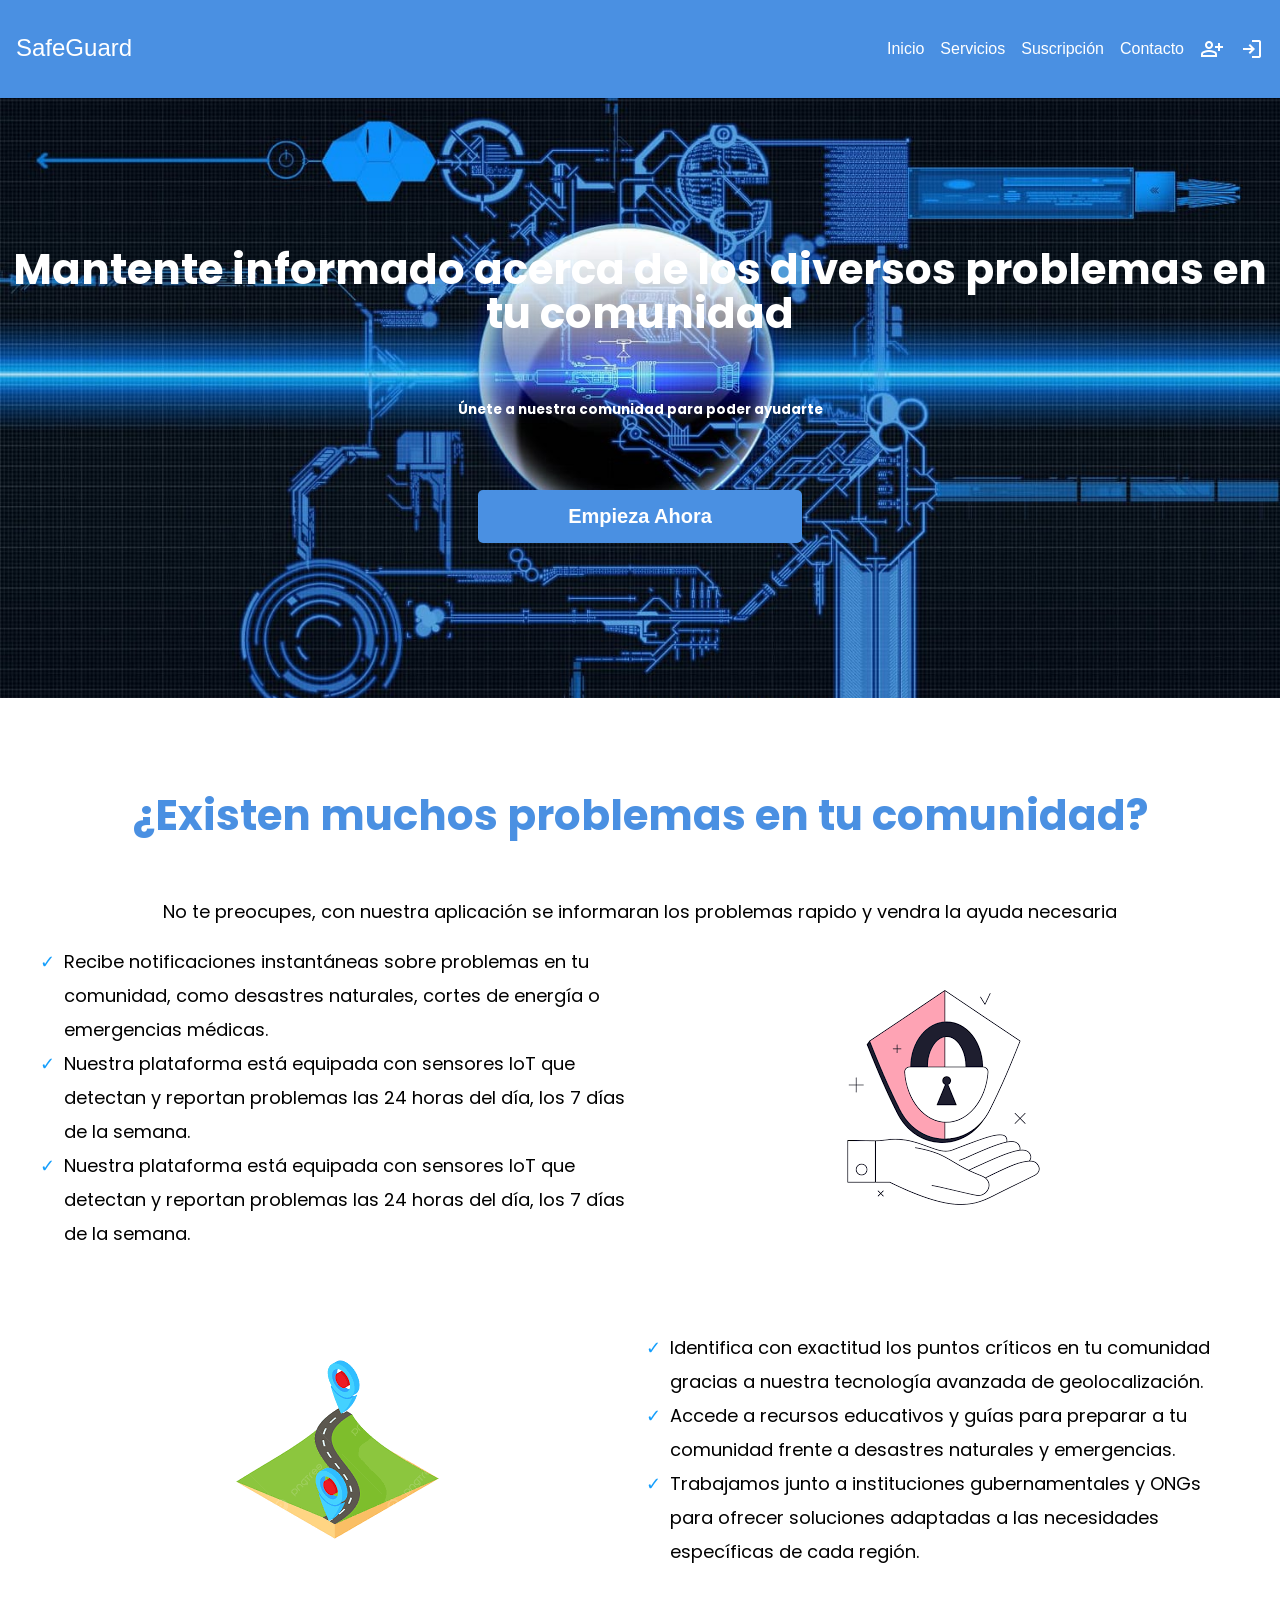
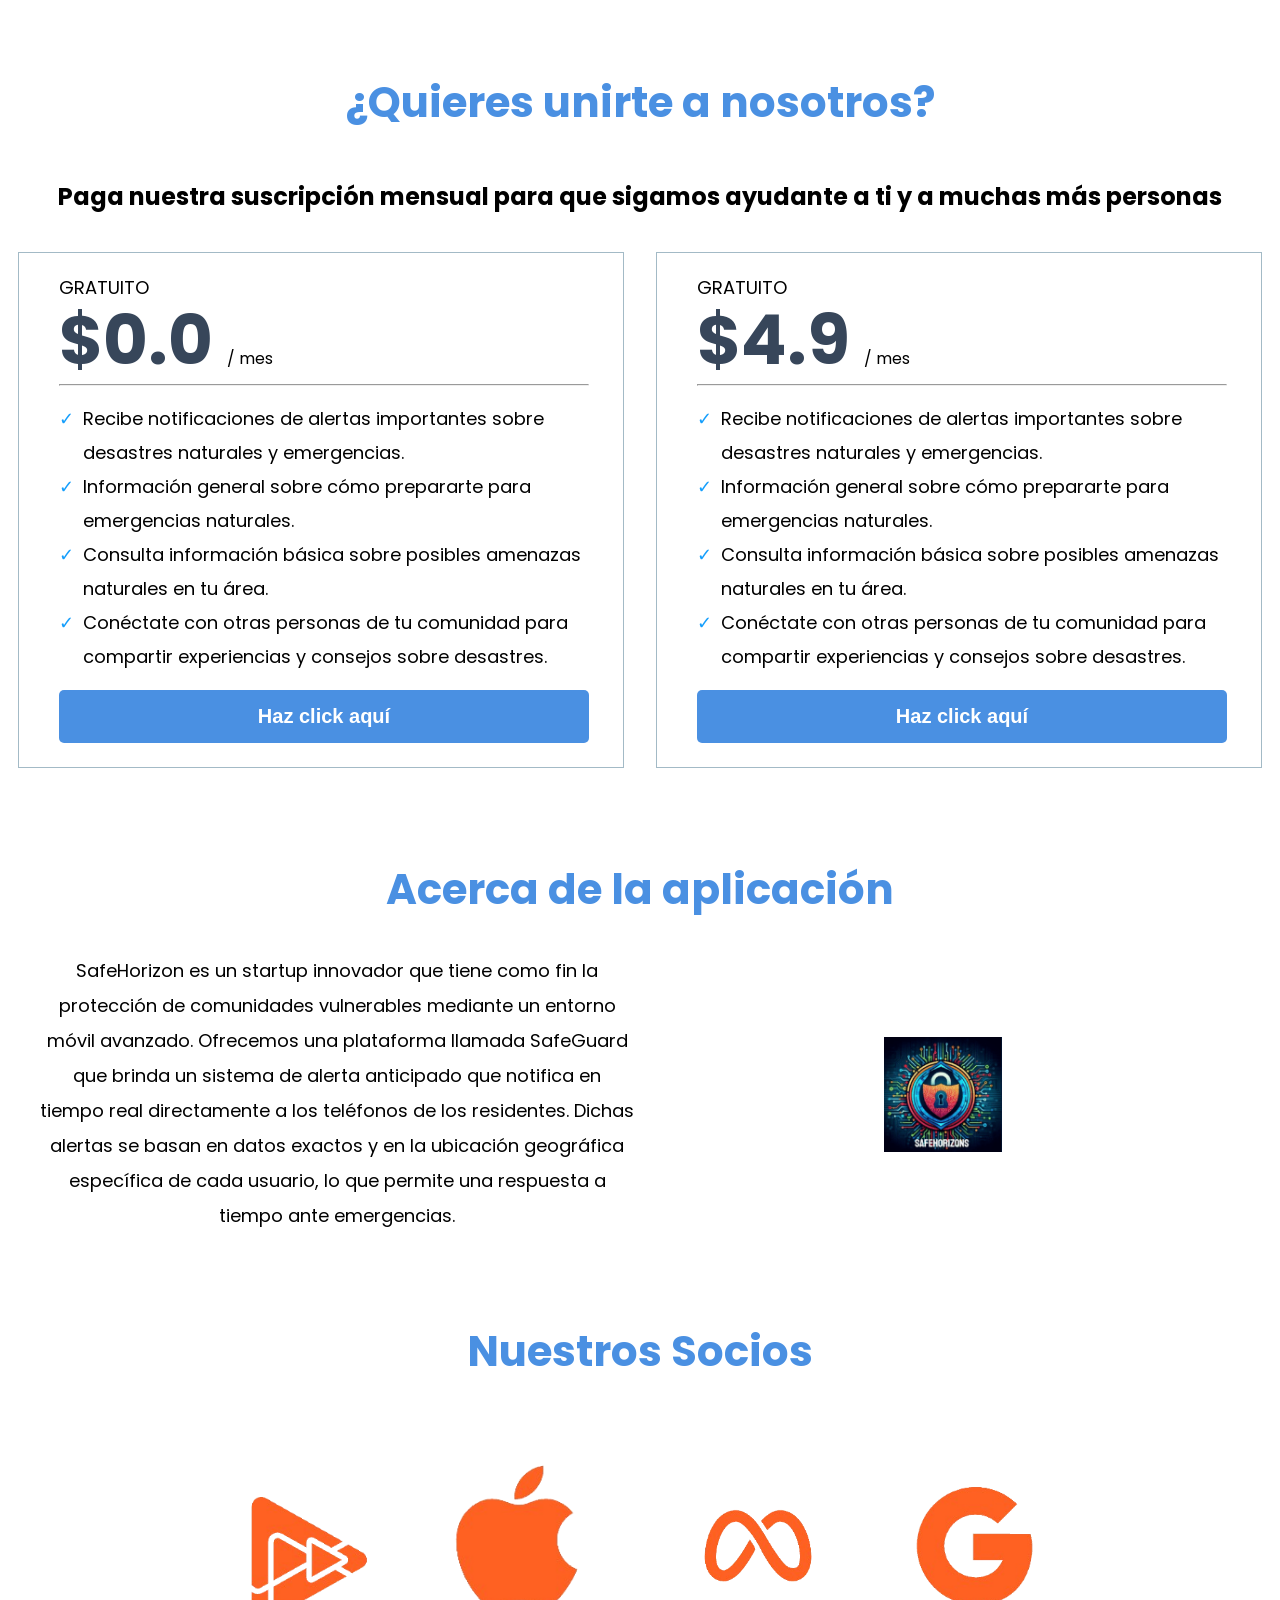
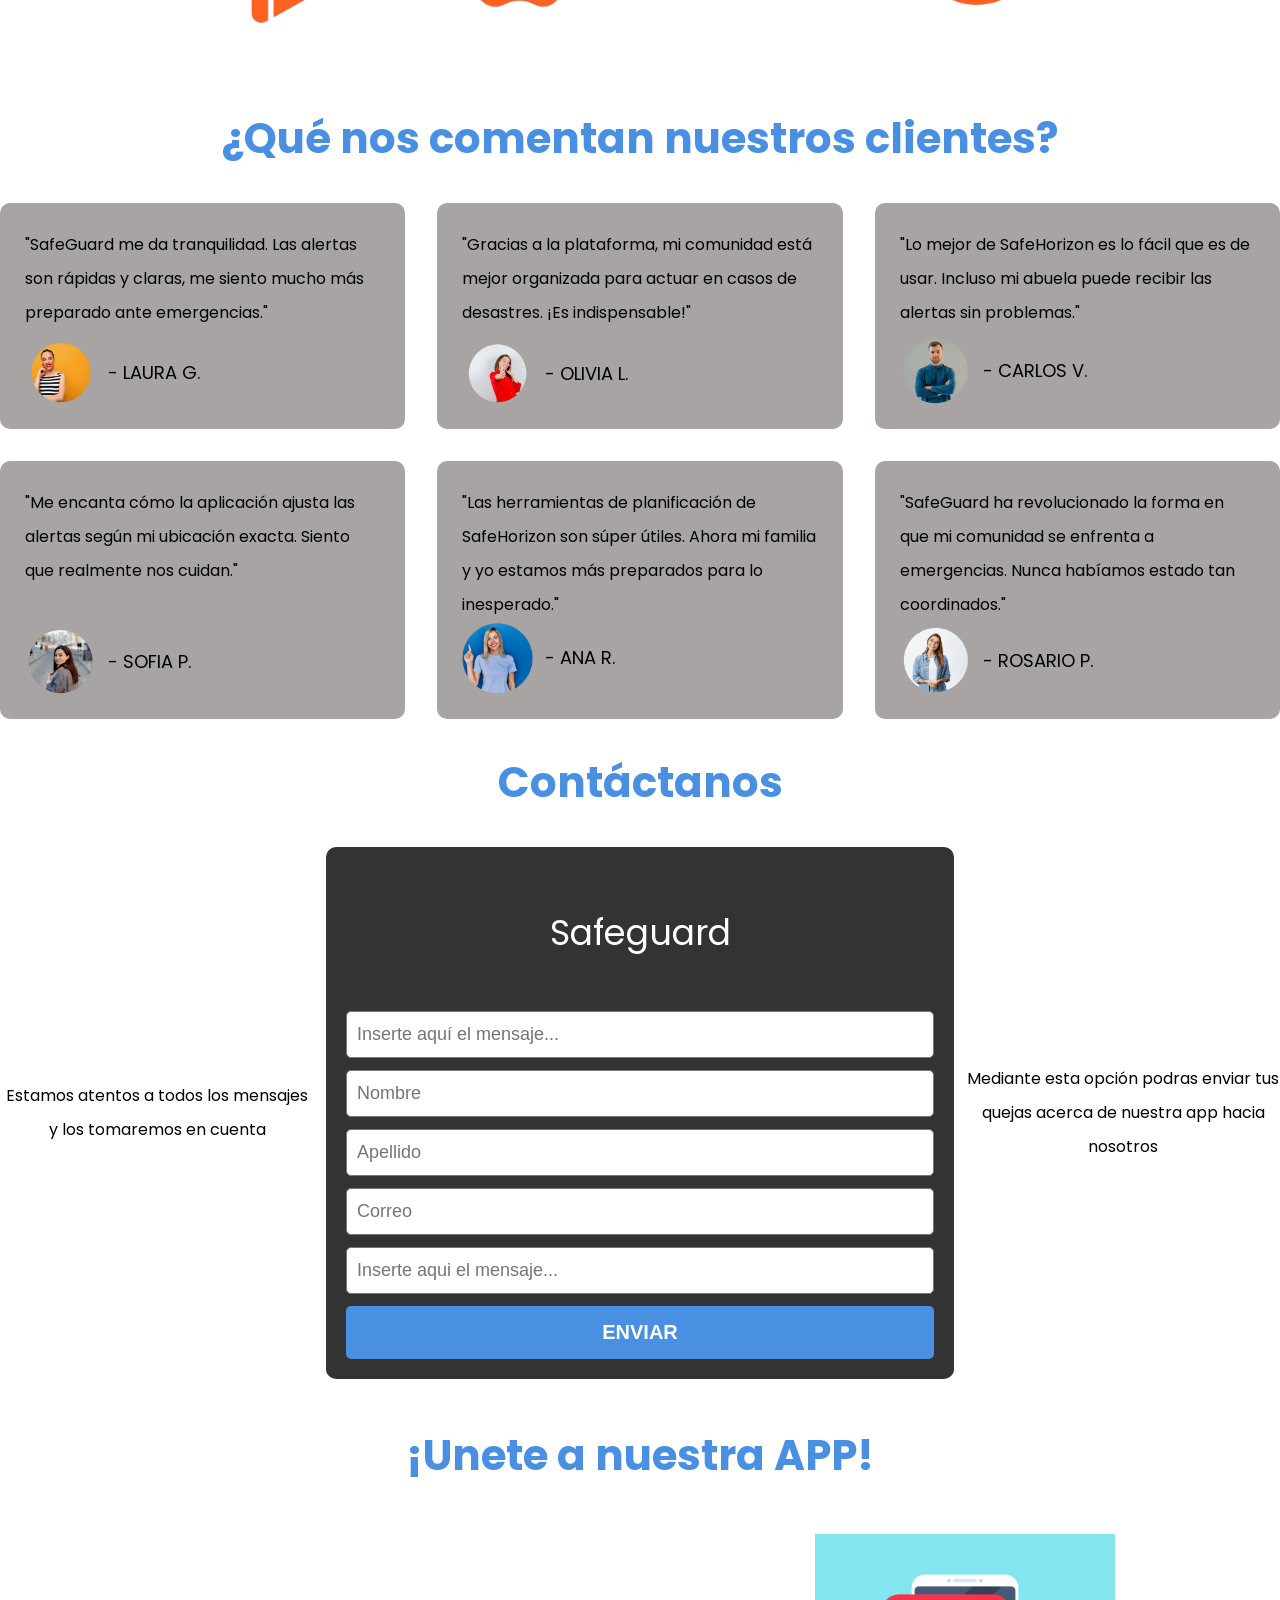
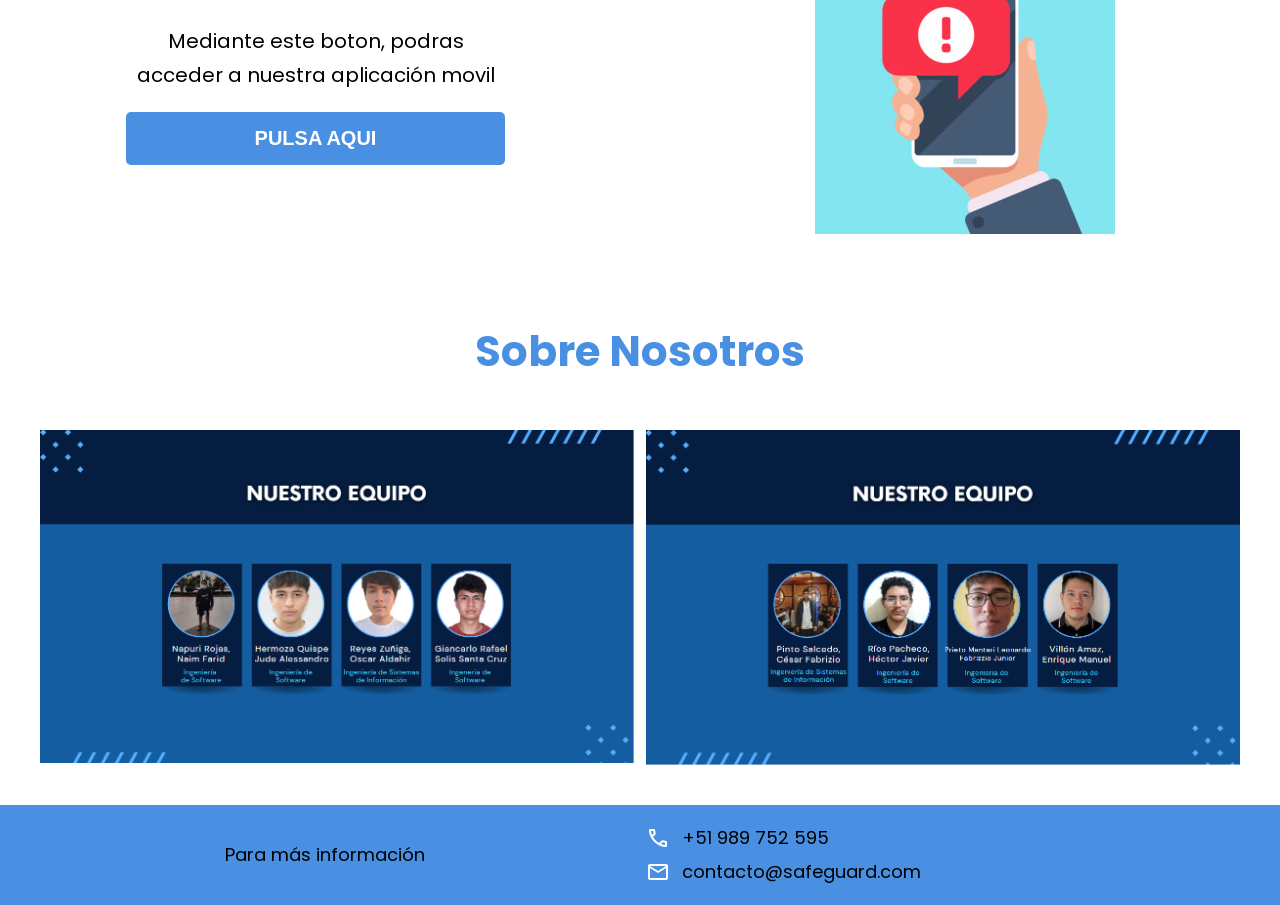
==== index.html @ 42848605 "feat/implement-landing-page" ====
<!DOCTYPE html>
<html lang="en">
  <head>
    <meta charset="UTF-8" />
    <meta name="viewport" content="width=device-width, initial-scale=1.0" />
    <title>Safe Guard</title>
    <link rel="stylesheet" href="./css/styles.css" />
    <link rel="preconnect" href="https://fonts.googleapis.com" />
    <link rel="preconnect" href="https://fonts.gstatic.com" crossorigin />
    <link
      rel="stylesheet"
      href="https://fonts.googleapis.com/css2?family=Material+Symbols+Outlined:opsz,wght,FILL,GRAD@24,400,0,0&family=Material+Icons"
    />
    <link
      href="https://fonts.googleapis.com/css2?family=Poppins&display=swap"
      rel="stylesheet"
    />
  </head>
  <body>
    <header>
      <nav class="flex justify-between align-center app-bar">
        <div class="logo">
          <a href="#">SafeGuard</a>
        </div>
        <ul class="nav-links">
          <li>
            <a href="#start">Inicio</a>
          </li>
          <li><a href="#services">Servicios</a></li>
          <li><a href="#suscription">Suscripción</a></li>
          <li>
            <a href="#contact"> Contacto</a>
          </li>
          <span class="material-symbols-outlined"> person_add </span>
          <span class="material-symbols-outlined"> login </span>
        </ul>
        <div class="nav-mobile">
          <span class="material-symbols-outlined"> menu </span>
        </div>
      </nav>
    </header>
    <main>
      <section class="banner" id="start">
        <h1 class="title" style="color: white">
          Mantente informado acerca de los diversos problemas en tu comunidad
        </h1>
        <h5 style="color: white">
          Únete a nuestra comunidad para poder ayudarte
        </h5>
        <div class="p-xxl">
          <button class="button-primary">Empieza Ahora</button>
        </div>
      </section>
      <section class="p-xxl">
        <h4 class="title">¿Existen muchos problemas en tu comunidad?</h4>
        <div class="text-center f-20">
          <span>
            No te preocupes, con nuestra aplicación se informaran los problemas
            rapido y vendra la ayuda necesaria</span
          >
        </div>
        <div class="grid-fr-auto align-center mb-xxl">
          <div>
            <ul>
              <li class="benefits">
                Recibe notificaciones instantáneas sobre problemas en tu
                comunidad, como desastres naturales, cortes de energía o
                emergencias médicas.
              </li>
              <li class="benefits">
                Nuestra plataforma está equipada con sensores IoT que detectan y
                reportan problemas las 24 horas del día, los 7 días de la
                semana.
              </li>
              <li class="benefits">
                Nuestra plataforma está equipada con sensores IoT que detectan y
                reportan problemas las 24 horas del día, los 7 días de la
                semana.
              </li>
            </ul>
          </div>
          <img src="assets/images/test-1.png"  class="m-auto" alt="" />
        </div>
        <div class="grid-fr-auto align-center">
          <img src="assets/images/test-2.png" class="m-auto" alt="" />
          <div>
            <ul>
              <li class="benefits">
                Identifica con exactitud los puntos críticos en tu comunidad
                gracias a nuestra tecnología avanzada de geolocalización.
              </li>
              <li class="benefits">
                Accede a recursos educativos y guías para preparar a tu
                comunidad frente a desastres naturales y emergencias.
              </li>
              <li class="benefits">
                Trabajamos junto a instituciones gubernamentales y ONGs para
                ofrecer soluciones adaptadas a las necesidades específicas de
                cada región.
              </li>
            </ul>
          </div>
        </div>
      </section>
      <section class="suscription__section" id="suscription">
        <h4 class="title">¿Quieres unirte a nosotros?</h4>
        <h2 class="text-center">
          Paga nuestra suscripción mensual para que sigamos ayudante a ti y a
          muchas más personas
        </h5>
        <div class="container-suscriptions">
          <div class="card">
            <span>GRATUITO</span>
            <div>
              <span class="title-promotion"> <strong>$0.0 </strong> </span>/ mes
            </div>
            <hr />
            <div>
              <ul>
                <li class="benefits">
                  Recibe notificaciones de alertas importantes sobre desastres
                  naturales y emergencias.
                </li>
                <li class="benefits">
                  Información general sobre cómo prepararte para emergencias
                  naturales.
                </li>
                <li class="benefits">
                  Consulta información básica sobre posibles amenazas naturales
                  en tu área.
                </li>
                <li class="benefits">
                  Conéctate con otras personas de tu comunidad para compartir
                  experiencias y consejos sobre desastres.
                </li>
              </ul>
              <button class="button-primary">Haz click aquí</button>
            </div>
          </div>
          <div class="card">
            <span>GRATUITO</span>
            <div>
              <span class="title-promotion"> <strong>$4.9 </strong> </span>/ mes
            </div>
            <hr />
            <div>
              <ul>
                <li class="benefits">
                  Recibe notificaciones de alertas importantes sobre desastres
                  naturales y emergencias.
                </li>
                <li class="benefits">
                  Información general sobre cómo prepararte para emergencias
                  naturales.
                </li>
                <li class="benefits">
                  Consulta información básica sobre posibles amenazas naturales
                  en tu área.
                </li>
                <li class="benefits">
                  Conéctate con otras personas de tu comunidad para compartir
                  experiencias y consejos sobre desastres.
                </li>
              </ul>
              <button class="button-primary">Haz click aquí</button>
            </div>
          </div>
        </div>
      </section>
      <section class="p-xxl">
        <h3 class="title">Acerca de la aplicación</h3>
        <div class="grid-fr-auto align-center">
          <div class="text-center">
            <span>
              SafeHorizon es un startup innovador que tiene como fin la
              protección de comunidades vulnerables mediante un entorno móvil
              avanzado. Ofrecemos una plataforma llamada SafeGuard que brinda un
              sistema de alerta anticipado que notifica en tiempo real
              directamente a los teléfonos de los residentes. Dichas alertas se
              basan en datos exactos y en la ubicación geográfica específica de
              cada usuario, lo que permite una respuesta a tiempo ante
              emergencias.
            </span>
          </div>
            <img src="assets/images/safeguard.png" alt="safehorizons" style="width: 20%;"  class="m-auto" />
        </div>
      </section>
      <section class="our-bussiness__section">
        <h4 class="title">Nuestros Socios</h4>
        <div class="flex our-business__container">
          <img src="assets/images/icon1.png" style="width: 25%" alt="" />
          <img src="assets/images/icon2.png" style="width: 25%" alt="" />
          <img src="assets/images/icon3.png" style="width: 25%" alt="" />
          <img src="assets/images/icon4.png" style="width: 25%" alt="" />
        </div>
      </section>
      <section class="testimonials__section">
        <h3 class="title">¿Qué nos comentan nuestros clientes?</h3>
        <div id="testimonials" class="testimonials-container">
          <div class="card-testimonial gap-md">
            <div>
              "SafeGuard me da tranquilidad. Las alertas son rápidas y claras,
              me siento mucho más preparado ante emergencias."
            </div>
            <div class="flex align-center gap-md">
              <img src="assets/images/test1.png" style="width: 20%" alt="" />
              <span> - LAURA G. </span>
            </div>
          </div>
          <div class="card-testimonial">
            <div>
              "Gracias a la plataforma, mi comunidad está mejor organizada para
              actuar en casos de desastres. ¡Es indispensable!"
            </div>
            <div class="flex align-center gap-md">
              <img src="assets/images/test2.png" style="width: 20%" alt="" />
              <span> - OLIVIA L. </span>
            </div>
          </div>
          <div class="card-testimonial">
            <div>
              "Lo mejor de SafeHorizon es lo fácil que es de usar. Incluso mi
              abuela puede recibir las alertas sin problemas."
            </div>
            <div class="flex align-center gap-md">
              <img src="assets/images/test3.png" style="width: 20%" alt="" />
              <span> - CARLOS V. </span>
            </div>
          </div>
          <div class="card-testimonial">
            <div>
              "Me encanta cómo la aplicación ajusta las alertas según mi
              ubicación exacta. Siento que realmente nos cuidan."
            </div>
            <div class="flex align-center gap-md">
              <img src="assets/images/test4.png" style="width: 20%" alt="" />
              <span> - SOFIA P. </span>
            </div>
          </div>
          <div class="card-testimonial">
            <div>
              "Las herramientas de planificación de SafeHorizon son súper
              útiles. Ahora mi familia y yo estamos más preparados para lo
              inesperado."
            </div>
            <div class="flex align-center gap-md">
              <img src="assets/images/test5.png" style="width: 20%" alt="" />
              <span> - ANA R. </span>
            </div>
          </div>
          <div class="card-testimonial">
            <div>
              "SafeGuard ha revolucionado la forma en que mi comunidad se
              enfrenta a emergencias. Nunca habíamos estado tan coordinados."
            </div>
            <div class="flex align-center gap-md">
              <img src="assets/images/test6.png" style="width: 20%" alt="" />
              <span> - ROSARIO P. </span>
            </div>
          </div>
        </div>
      </section>
      <section class="complaint__section" id="contact">
        <h3 class="title">Contáctanos</h3>
        <div class="container__complaint">
          <div class="text-center">
            Estamos atentos a todos los mensajes y los tomaremos en cuenta
          </div>
          <div class="container-form">
            <h4 class="text-center sub-title">Safeguard</h4>
            <input placeholder="Inserte aquí el mensaje..." type="" />
            <div class="grid-fr-auto">
              <input type="text" placeholder="Nombre" />
              <input type="text" placeholder="Apellido" />
            </div>
            <input type="text" placeholder="Correo" />
            <input type="text" placeholder="Inserte aqui el mensaje..." />
            <button class="button-primary">ENVIAR</button>
          </div>
          <div class="text-center">
            Mediante esta opción podras enviar tus quejas acerca de nuestra app
            hacia nosotros
          </div>
        </div>
      </section>
      <section class="join__section">
        <h4 class="title">¡Unete a nuestra APP!</h4>
        <div class="join__container">
          <div style="width: 60%; margin: auto">
            <p class="text-center" style="font-size: 20px">
              Mediante este boton, podras acceder a nuestra aplicación movil
            </p>
            <button class="button-primary">PULSA AQUI</button>
          </div>
          <img src="assets/images/our__app.jpg" alt="app_mobile" class="m-auto" />
        </div>
      </section>
      <section class="about__section p-xxl" id="our__section">
        <h4 class="title">Sobre Nosotros</h4>
        <div class="grid-fr-auto">
          <img src="./assets/images/1.png" width="100%" alt="" />
          <img src="./assets/images/2.png" width="100%" alt="" />
        </div>
      </section>
    </main>
    <footer class="grid-fr-auto align-center ">
      <div class="text-center">
        <span> Para más información</span>
      </div>
      <div>
        <div class="flex align-center  gap-md">
          <span class="material-symbols-outlined"> call </span>
          <span> +51 989 752 595</span>
        </div>
        <div class="flex align-center gap-md">
          <span class="material-symbols-outlined"> mail </span>
          <span> contacto@safeguard.com</span>
        </div>
      </div>
    </footer>
    <script src="index.js"></script>
  </body>
</html>
---- css/styles.css ----
body {
  margin: 0px;
  font-family: "Poppins", sans-serif;
  line-height: 34px;
  font-style: normal;
}

.flex {
  display: flex;
}

.col {
  flex-direction: column;
}
.justify-between {
  justify-content: space-between;
}

.align-center {
  align-items: center;
}

input {
  padding: 12px 0px;
  outline: none;
  text-indent: 10px;
  appearance: none;
  font-size: 18px;
  border-style: solid;
  border-width: 1px;
  background-color: rgb(255, 255, 255);
  border-radius: 5px;
}

.gap-xs {
  gap: 4px;
}
.gap-sm {
  gap: 8px;
}
.gap-md {
  gap: 12px;
}

.gap-lg {
  gap: 16px;
}

.gap-xl {
  gap: 22px;
}

header {
  background-color: #4a90e2;
  padding: 16px;
}

footer {
  background-color: #4a90e2;
  padding: 16px;
}

.app-bar .logo a {
  font-family: "Roboto", sans-serif;
  font-size: 24px;
  color: white;
  text-decoration: none;
}

.material-symbols-outlined {
  color: white;
}
.nav-links {
  list-style: none;
  display: flex;
  gap: 16px;
  align-items: center;
  @media (max-width: 768px) {
    display: none;
  }
}

.nav-links li a {
  color: white;
  font-family: "Roboto", sans-serif;
  text-decoration: none;
  display: flex;
  align-items: center;
}

.nav-links li a i.material-icons {
  margin-right: 4px;
}

.nav-links li a:hover {
  color: rgb(31, 78, 121);
}

ul {
  list-style-type: none;
  padding-left: 0;
}

.benefits {
  font-size: 18px;
  line-height: 34px;
  display: flex;
  align-items: flex-start;
}

.benefits::before {
  content: "✓";
  margin-right: 0.5em;
  color: rgb(20, 158, 252);
}

.banner {
  display: flex;
  justify-content: center;
  flex-direction: column;
  align-items: center;
  background-image: url("../assets/images/banner-landing.jpg");
  background-size: cover;
  background-position: center;
  background-repeat: no-repeat;
  height: 600px;
}

.button-primary {
  border-image: initial;
  text-align: center;
  cursor: pointer;
  opacity: 1;
  word-break: break-word;
  outline: none;
  transition: 0.3s;
  text-decoration: none;
  box-sizing: border-box;
  color: rgb(255, 255, 255);
  width: 100%;
  padding: 15px 90px;
  font-size: 20px;
  align-self: center;
  font-style: normal;
  background: rgb(74, 144, 226);
  font-weight: 700;
  border-color: rgb(1, 77, 130);
  border-style: none;
  border-width: 0px 0px 3px;
  border-radius: 5px;
}

.half {
  flex: 1;
  display: flex;
  justify-content: center;
  align-items: center;
}

.title {
  color: rgba(74, 144, 226, 1);
  font-weight: bold;
  font-size: 42px;
  line-height: 44px;
  text-align: center;
}

.p-xxl {
  padding: 40px;
}

span {
  font-size: 18px;
}

.card {
  border-color: rgb(163, 186, 198);
  padding: 18px 34px 24px 40px;
  border-style: solid;
  border-width: 1px;
  background-color: rgb(255, 255, 255);
}

.container-suscriptions {
  grid-template-columns: repeat(auto-fit, minmax(20rem, 1fr));
  display: grid;
  grid-gap: 2rem;
  padding: 18px;
}

.flex {
  display: flex;
}

.card-testimonial {
  background-color: rgb(168, 164, 164);
  padding: 25px;
  border-radius: 10px;
  display: flex;
  justify-content: space-between;
  flex-direction: column;
}

.testimonials-container {
  display: grid;
  grid-template-columns: repeat(auto-fit, minmax(20rem, 1fr));
  grid-gap: 2rem;
}

.title-promotion {
  color: rgba(55, 70, 90, 1);
  line-height: 69px;
  font-size: 68px;
}

.text-center {
  text-align: center;
}

.container-form {
  display: flex;
  flex-direction: column;
  background-color: rgb(51, 51, 51);
  padding: 20px;
  border-radius: 10px;
  gap: 12px;
}

.grid-fr-auto {
  display: grid;
  grid-template-columns: repeat(auto-fit, minmax(20rem, 1fr));
  gap: 12px;
}

.sub-title {
  color: rgba(255, 255, 255, 1);
  font-size: 35px;
  line-height: 38px;
  font-style: normal;
  font-weight: 400;
  word-break: break-word;
}

.container__complaint {
  display: grid;
  grid-template-columns: 0.5fr 1fr 0.5fr;
  gap: 12px;
  align-items: center;
  @media (max-width: 768px) {
    grid-template-columns: 1fr;
  }
}

.our-business__container {
  justify-content: center;
  width: 70%;
  align-items: center;
  margin: auto;
}

.img-our-business {
  width: 25%;
}

.join__container {
  display: grid;
  align-items: center;
  grid-template-columns: repeat(auto-fit, minmax(20rem, 1fr));
  gap: 18px;
}

.f-20 {
  font-size: 20px;
}

.nav-mobile {
  display: none;
  @media (max-width: 768px) {
    display: flex;
  }
}

.m-auto {
  margin: auto;
}

.mb-xxl {
  margin-bottom: 48px;
}
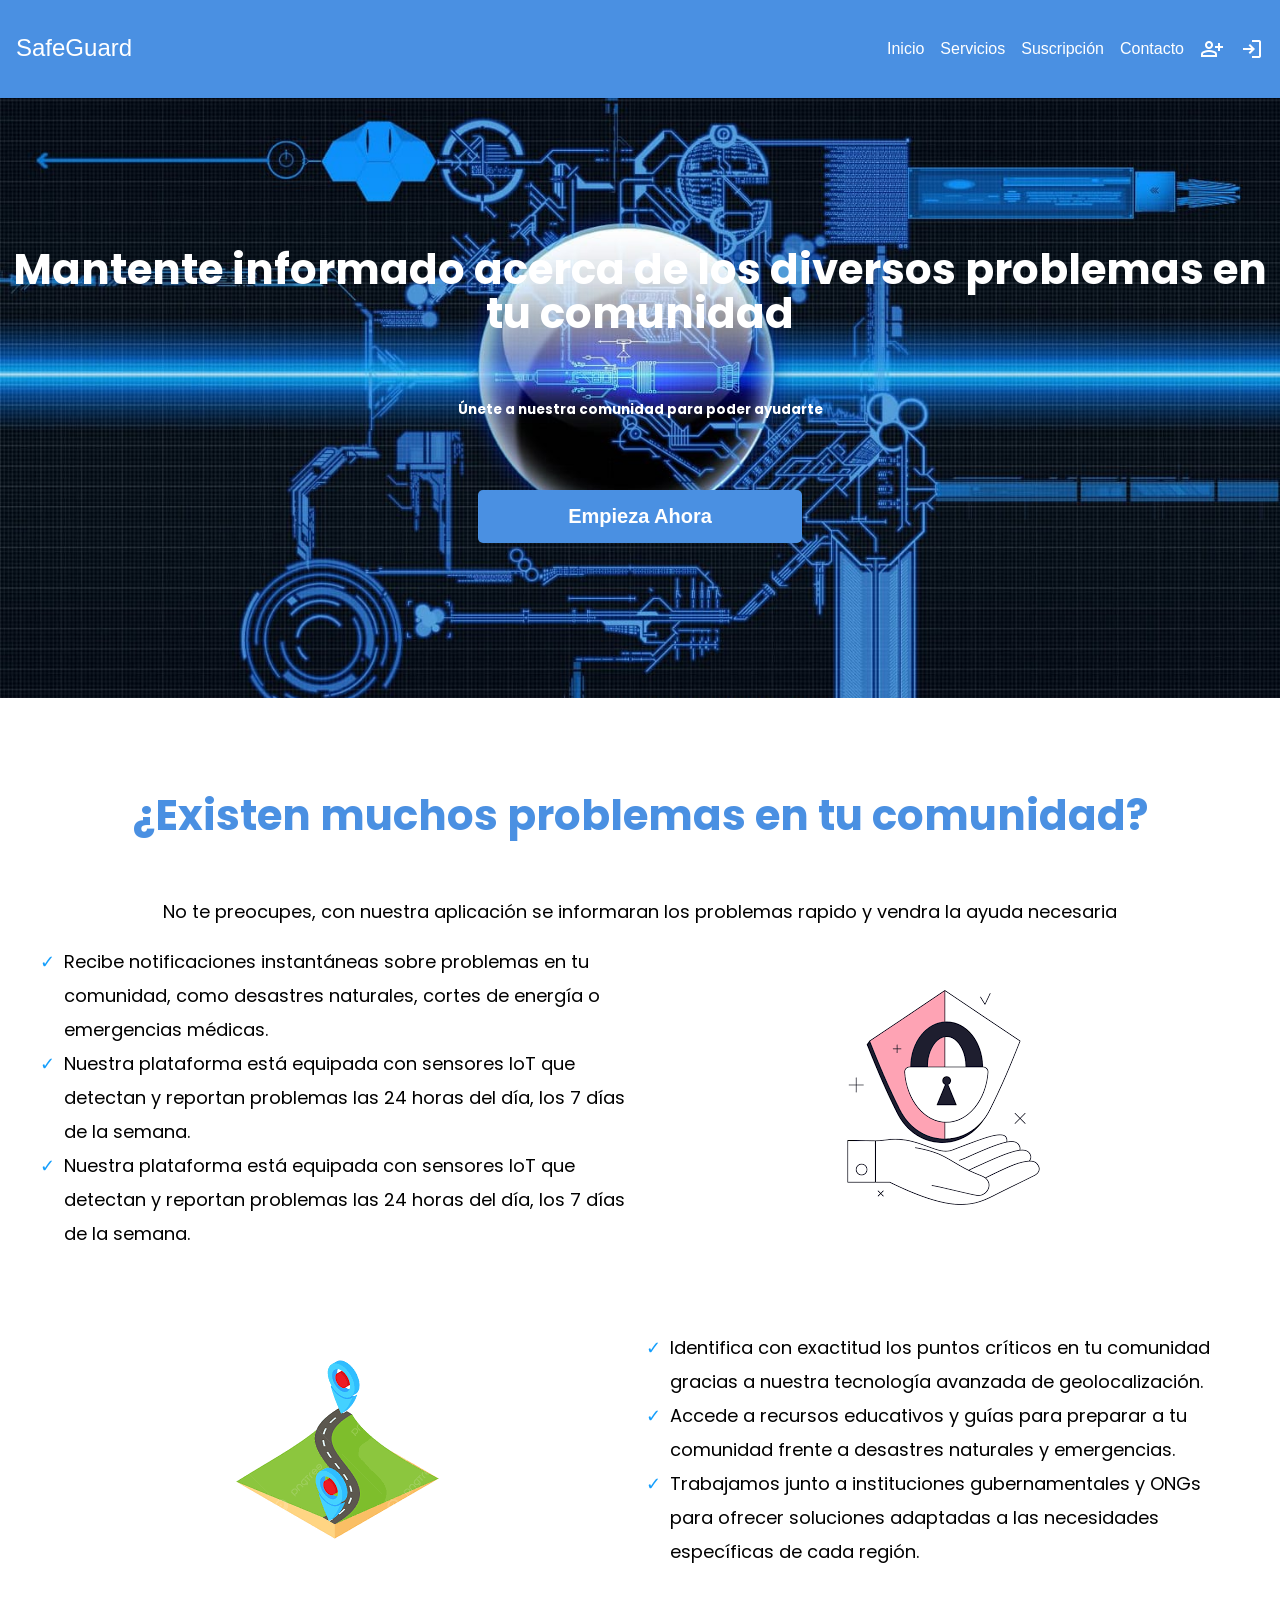
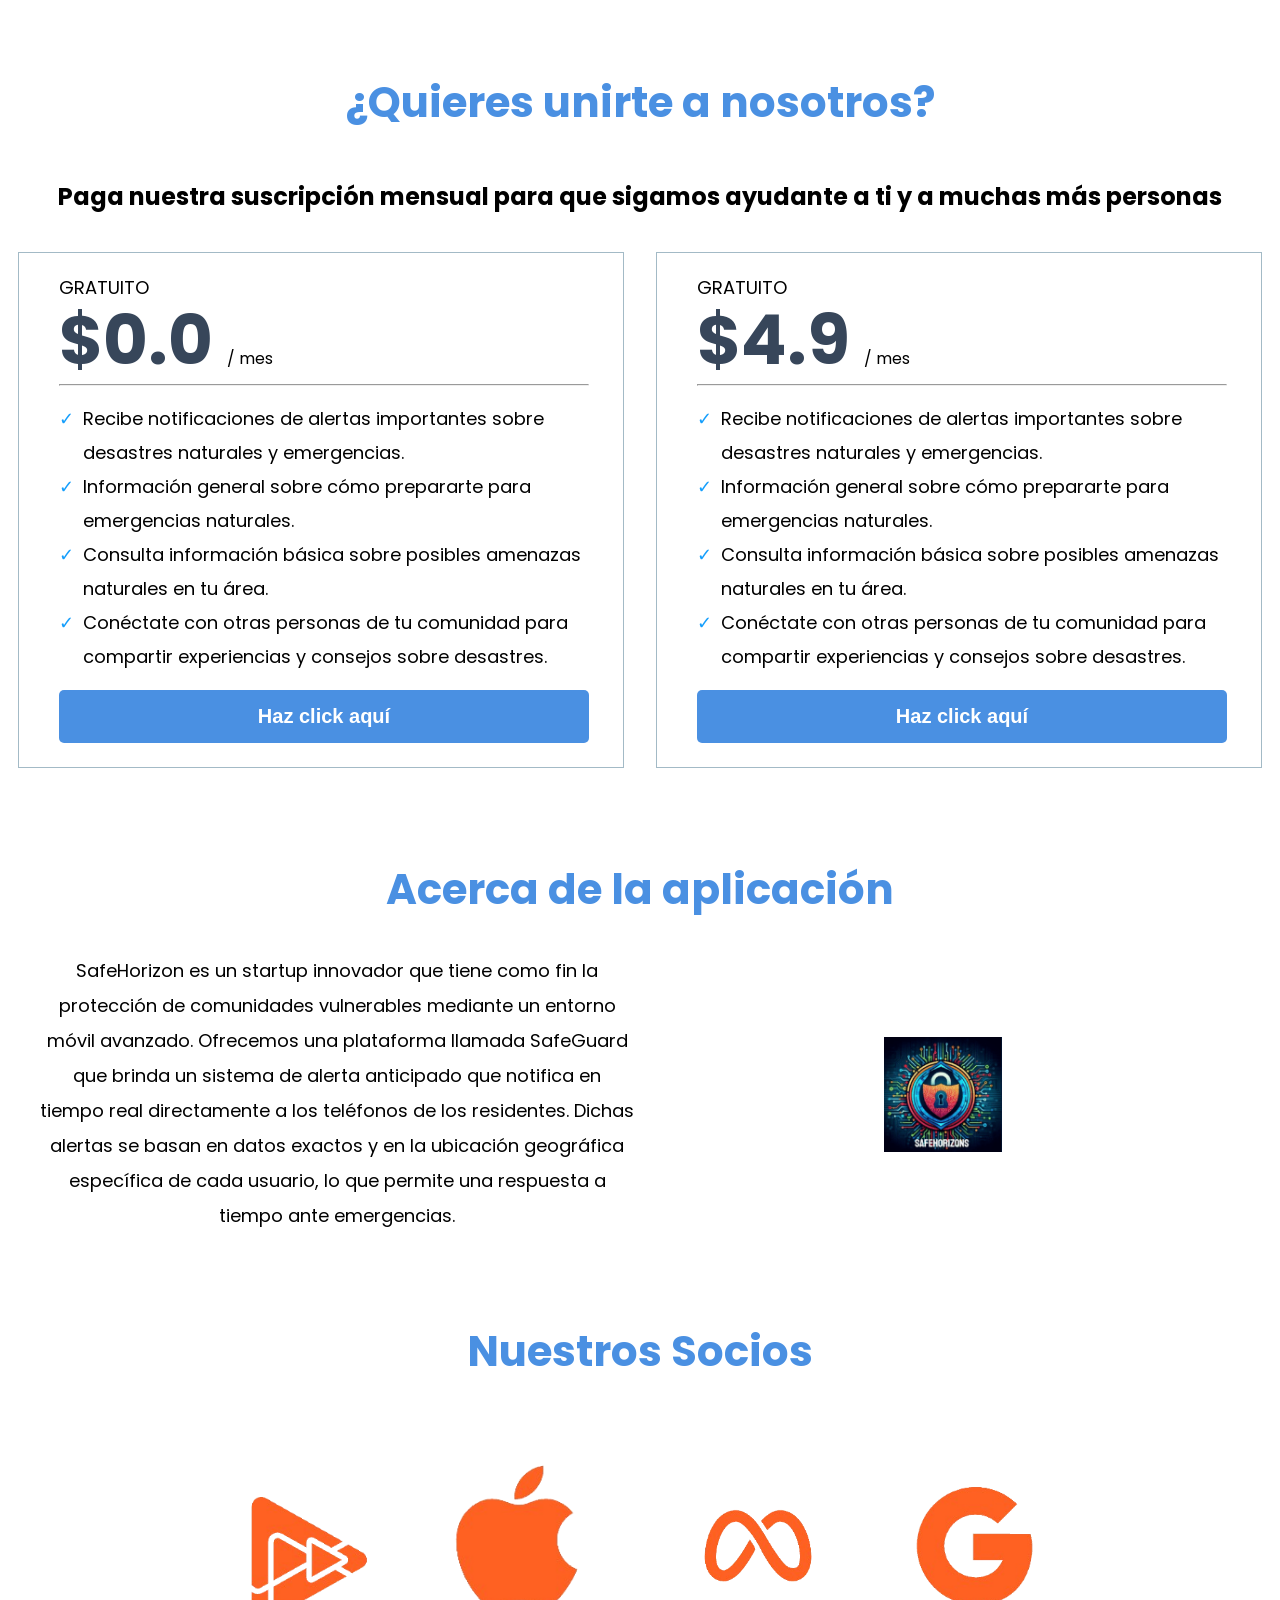
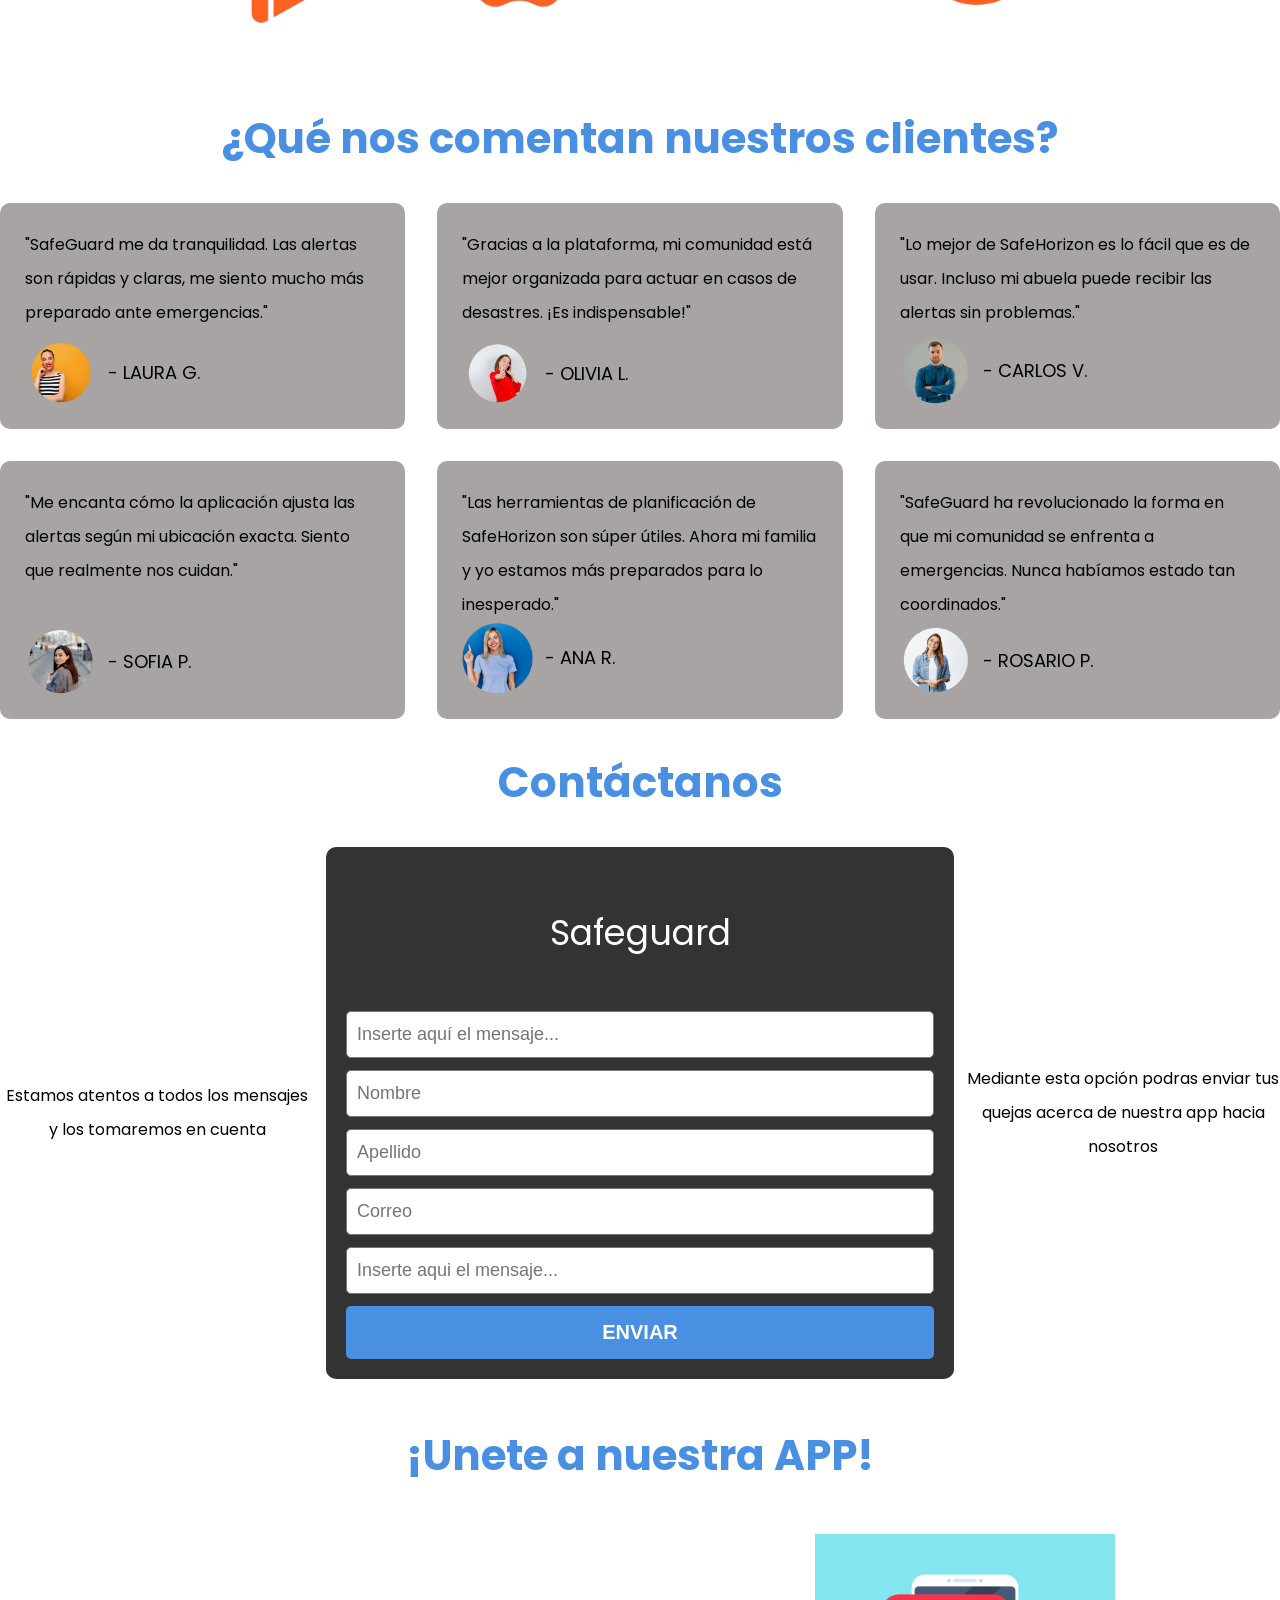
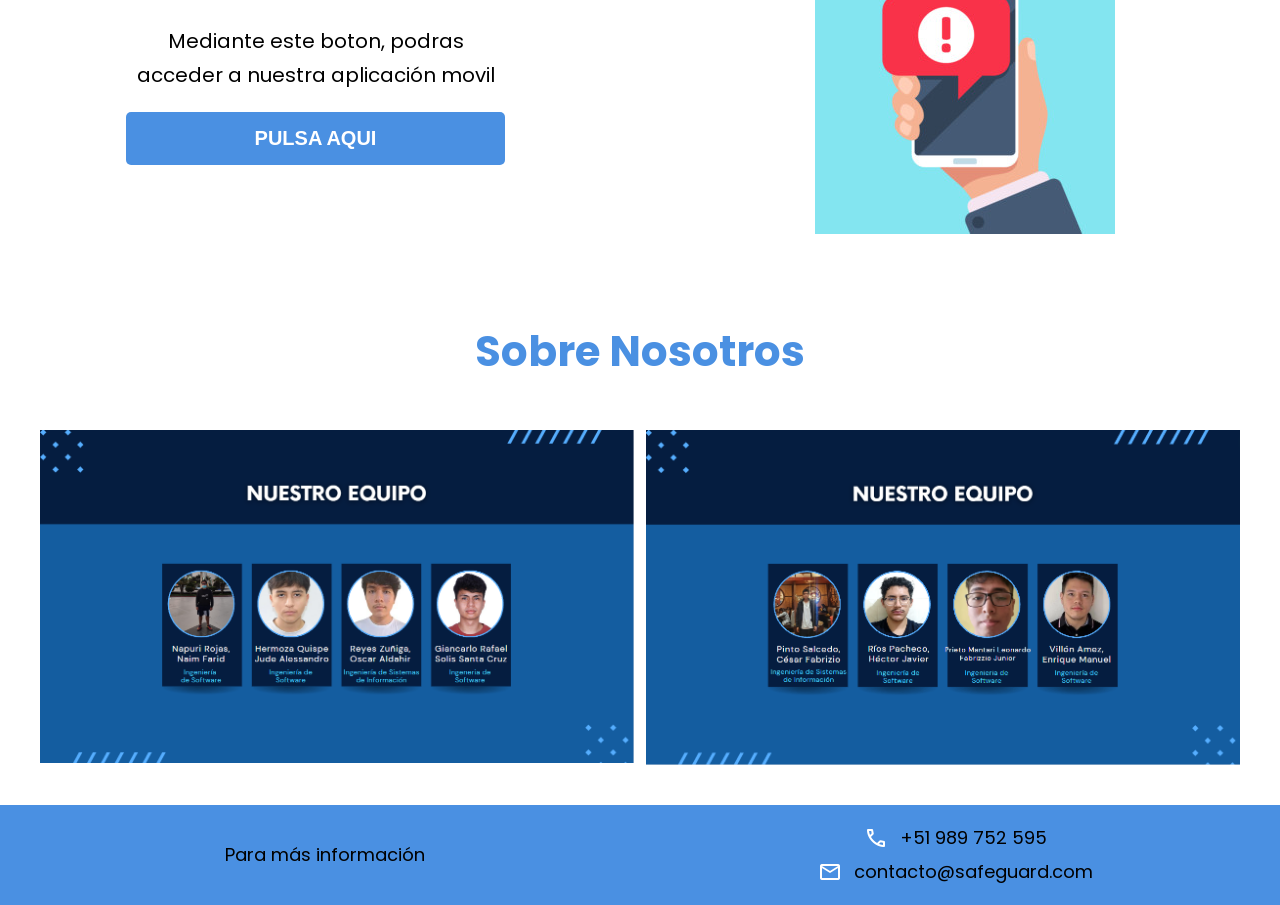
==== commit 05bba43a: "fix/footer-text" ====
--- a/index.html
+++ b/index.html
@@ -308,11 +308,11 @@
         <span> Para más información</span>
       </div>
       <div>
-        <div class="flex align-center  gap-md">
+        <div class="flex align-center  gap-md justify-center">
           <span class="material-symbols-outlined"> call </span>
           <span> +51 989 752 595</span>
         </div>
-        <div class="flex align-center gap-md">
+        <div class="flex align-center gap-md justify-center">
           <span class="material-symbols-outlined"> mail </span>
           <span> contacto@safeguard.com</span>
         </div>
--- a/css/styles.css
+++ b/css/styles.css
@@ -287,3 +287,7 @@
 .mb-xxl {
   margin-bottom: 48px;
 }
+
+.justify-center {
+  justify-content: center;
+}
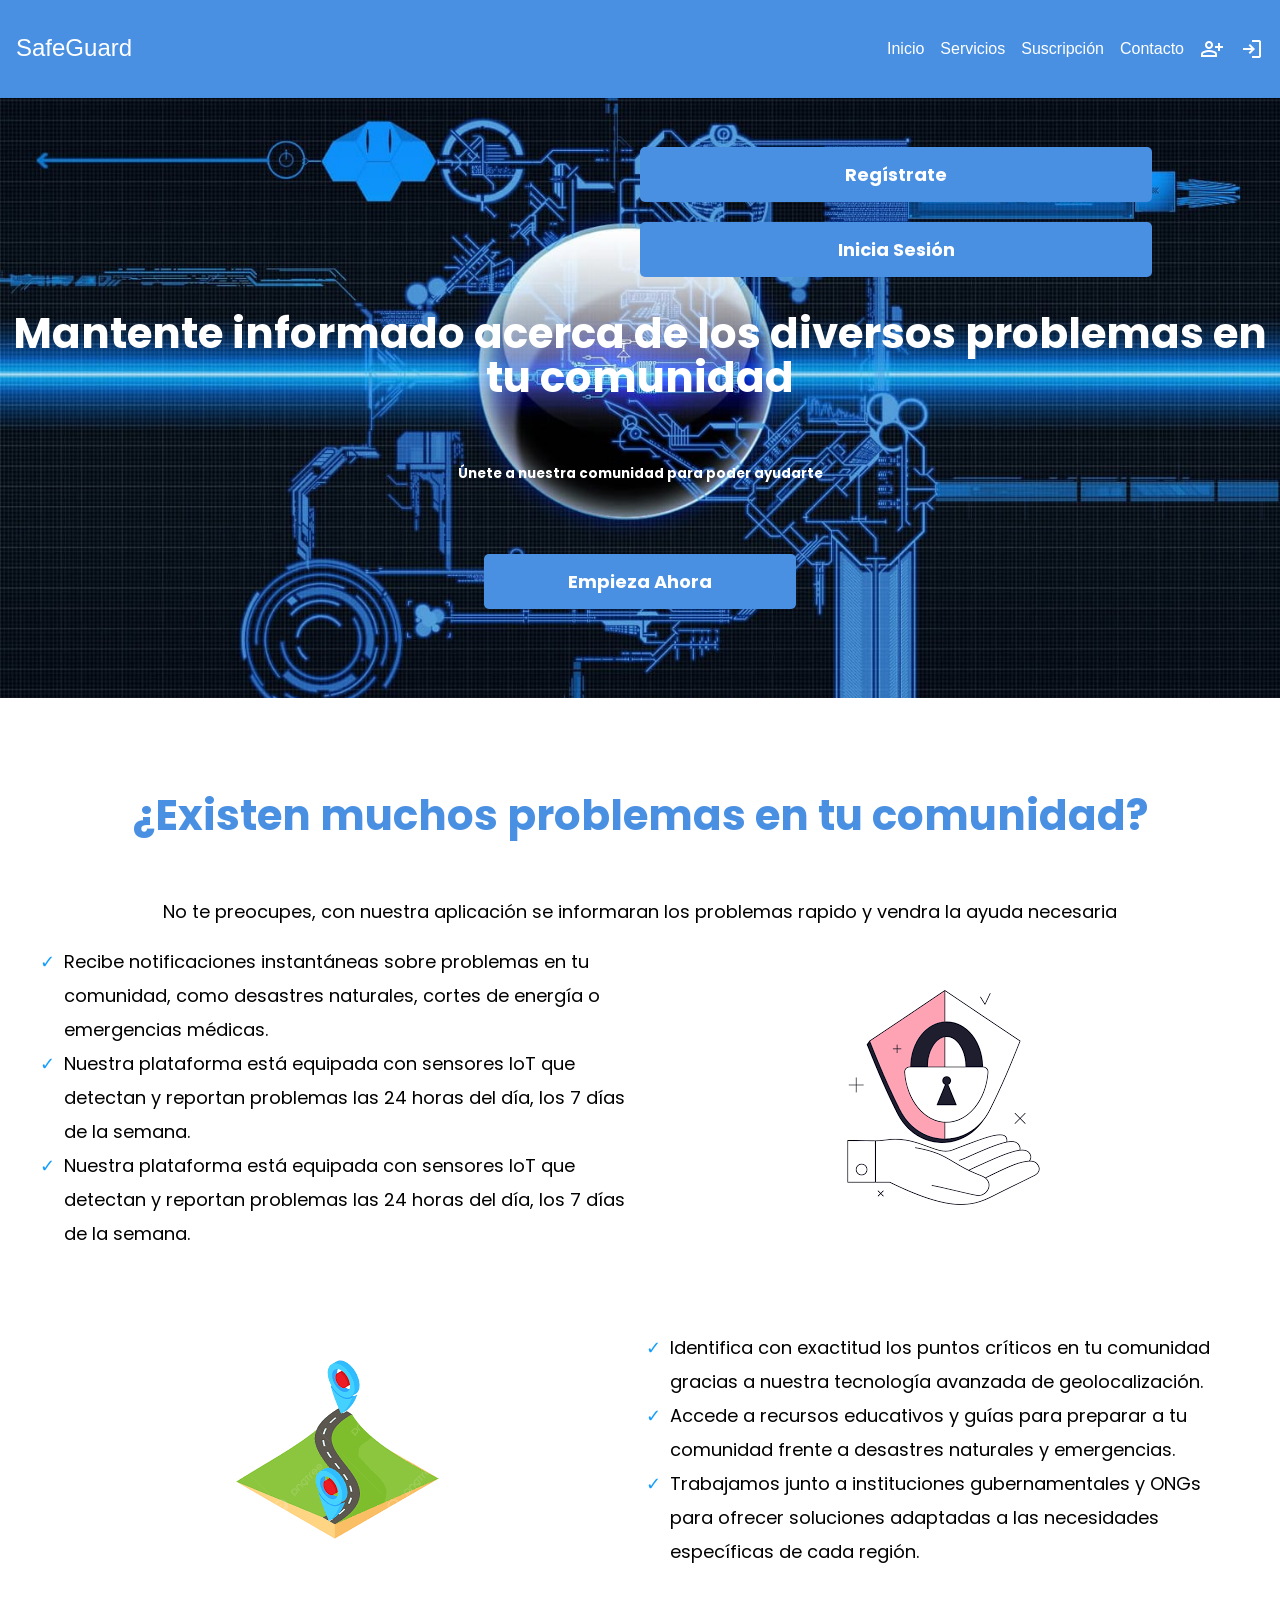
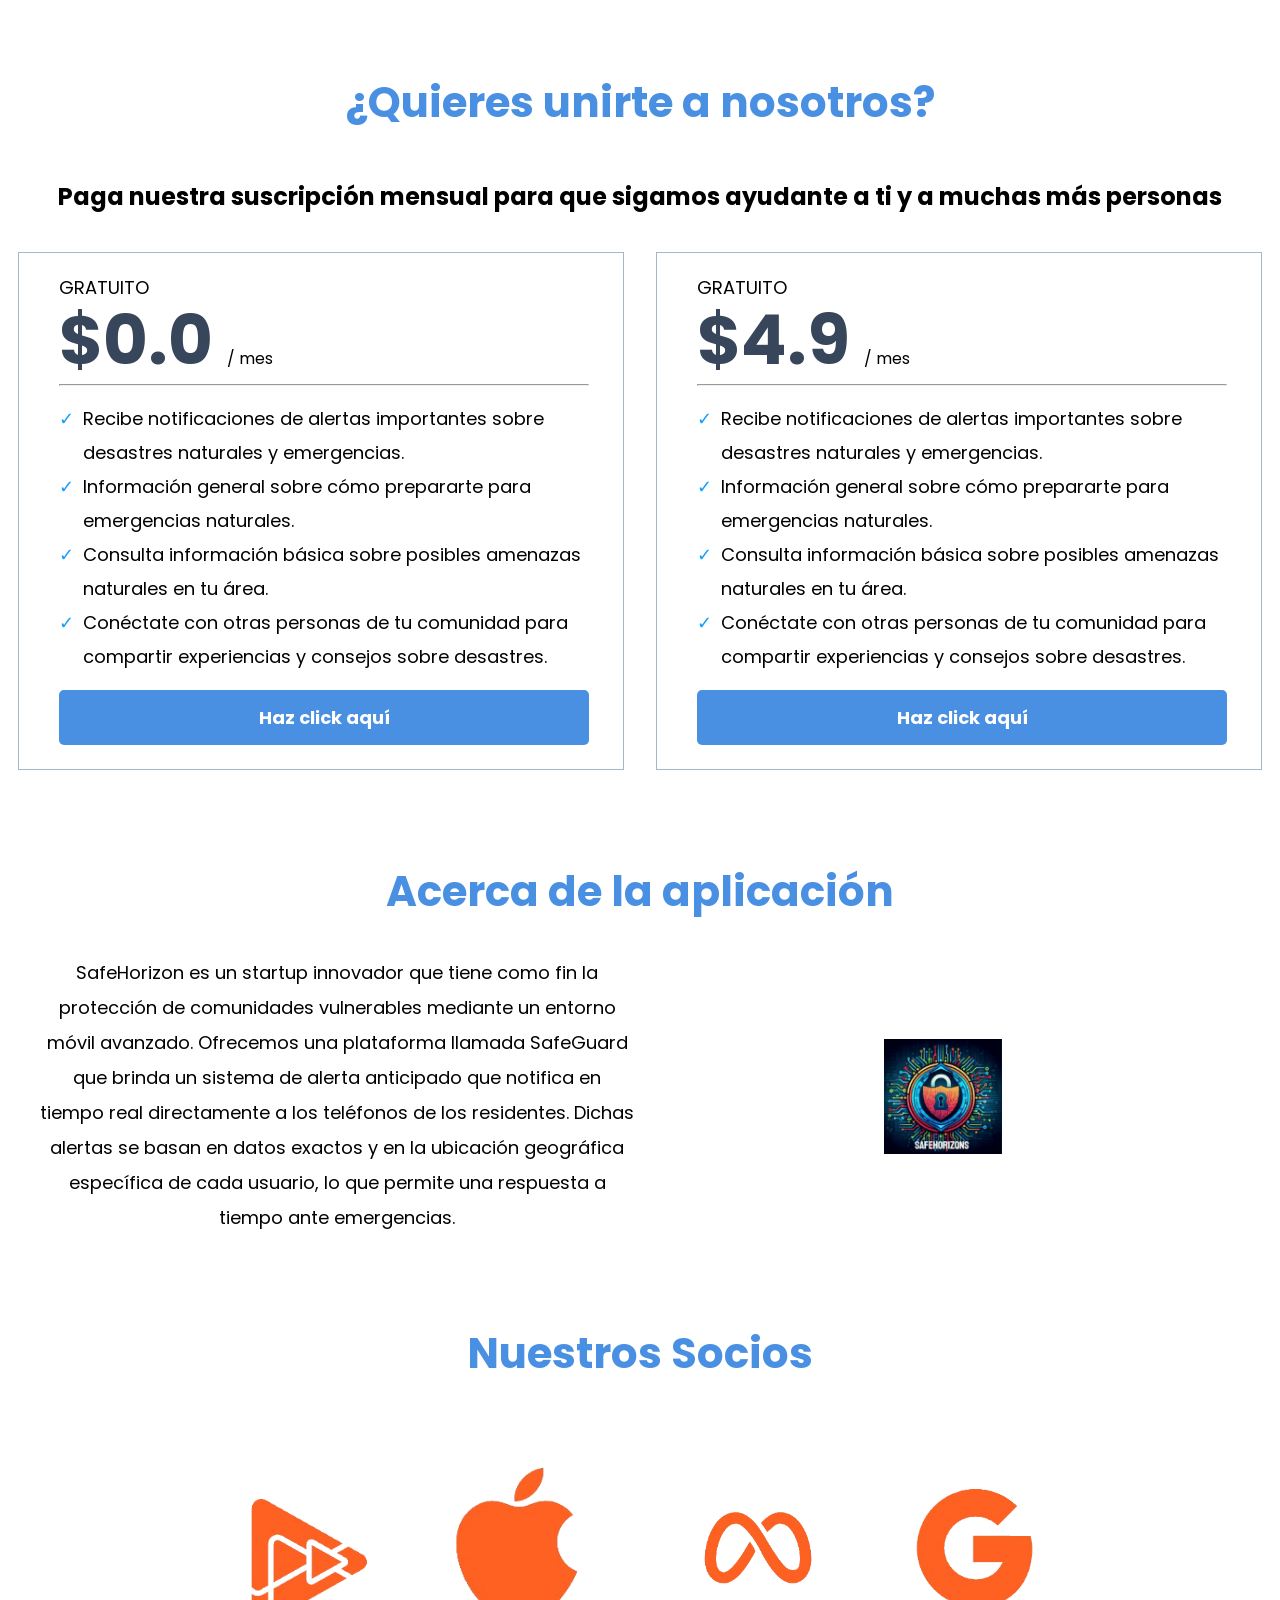
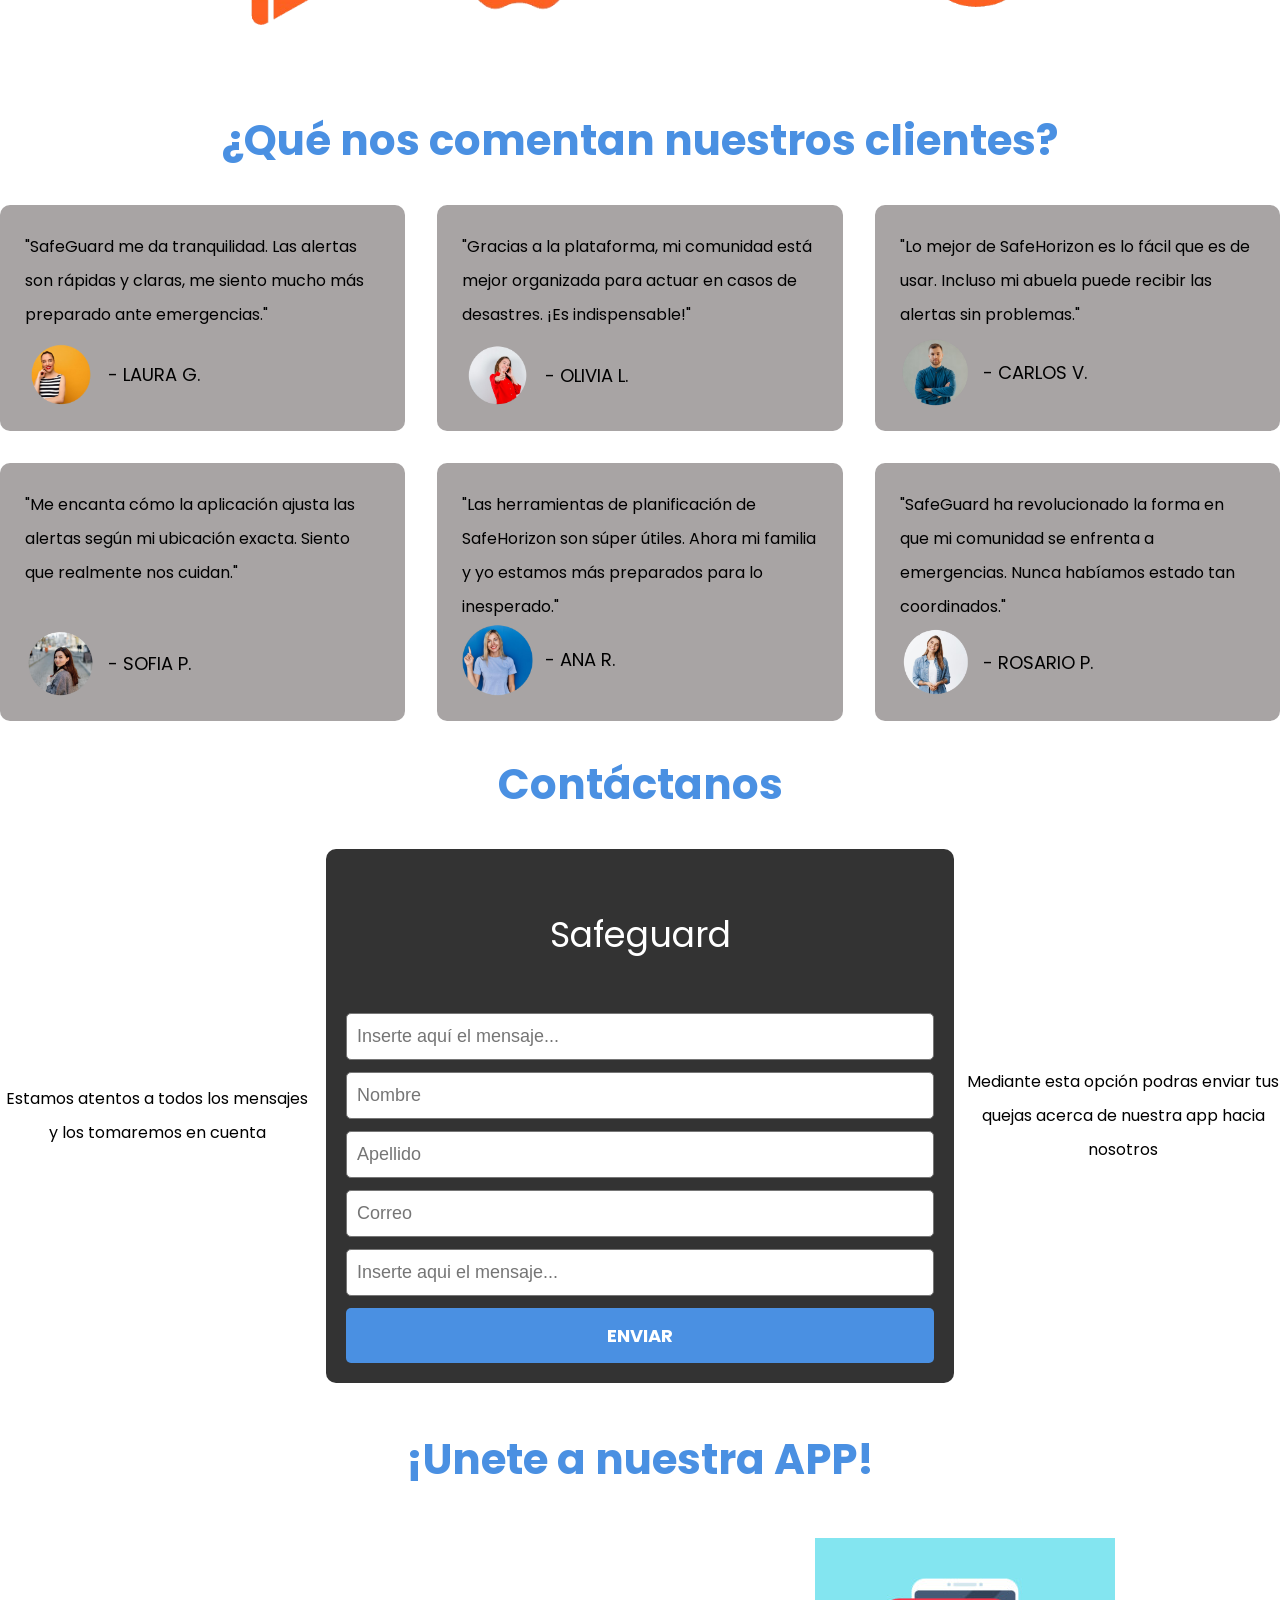
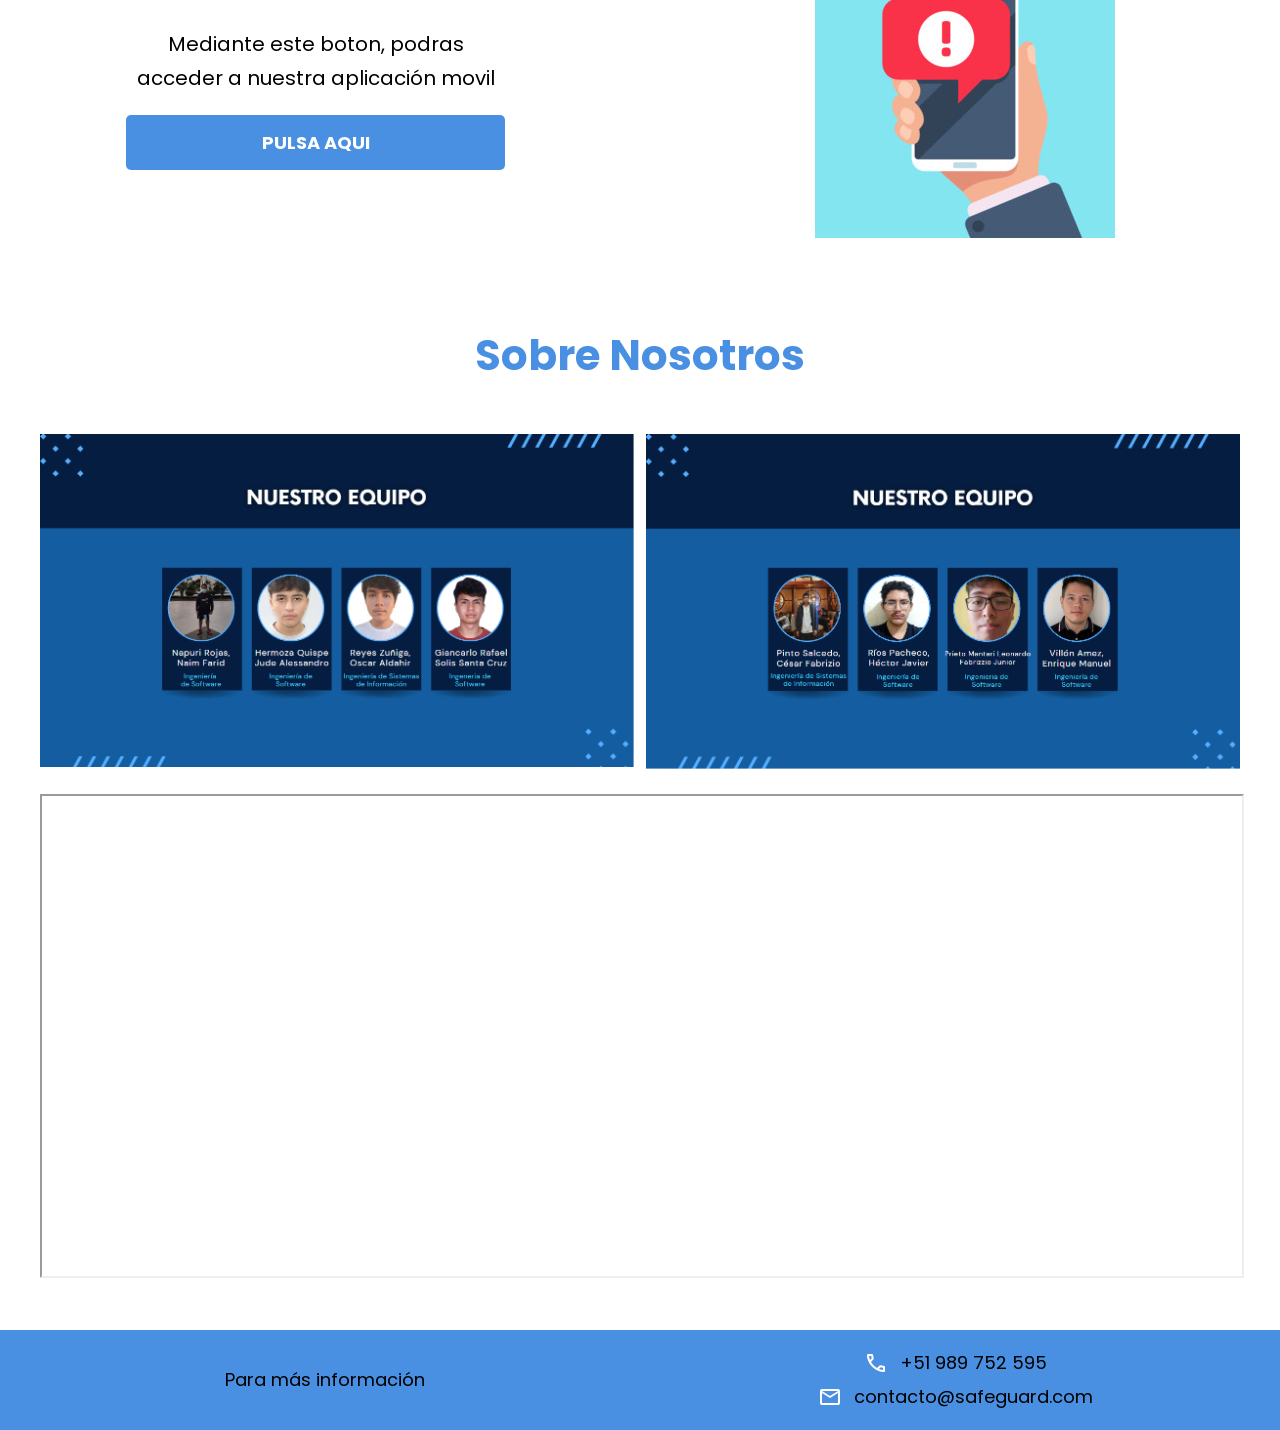
==== commit cb311918: "feature/implement-auth" ====
--- a/index.html
+++ b/index.html
@@ -16,7 +16,7 @@
       rel="stylesheet"
     />
   </head>
-  <body>
+  <body id="content">
     <header>
       <nav class="flex justify-between align-center app-bar">
         <div class="logo">
@@ -41,6 +41,10 @@
     </header>
     <main>
       <section class="banner" id="start">
+        <div class="container-buttons">
+            <button class="button-primary" onclick="loadPage('./register.html')" >Regístrate</button>
+            <button class="button-primary"  onclick="loadPage('./login.html')">Inicia Sesión</button>
+        </div>
         <h1 class="title" style="color: white">
           Mantente informado acerca de los diversos problemas en tu comunidad
         </h1>
@@ -270,12 +274,12 @@
             <h4 class="text-center sub-title">Safeguard</h4>
             <input placeholder="Inserte aquí el mensaje..." type="" />
             <div class="grid-fr-auto">
-              <input type="text" placeholder="Nombre" />
+              <input type="text" id="nameInput" placeholder="Nombre" value="" />
               <input type="text" placeholder="Apellido" />
             </div>
             <input type="text" placeholder="Correo" />
             <input type="text" placeholder="Inserte aqui el mensaje..." />
-            <button class="button-primary">ENVIAR</button>
+            <button class="button-primary" onclick="onSubmit()">ENVIAR</button>
           </div>
           <div class="text-center">
             Mediante esta opción podras enviar tus quejas acerca de nuestra app
@@ -300,6 +304,12 @@
         <div class="grid-fr-auto">
           <img src="./assets/images/1.png" width="100%" alt="" />
           <img src="./assets/images/2.png" width="100%" alt="" />
+        </div>
+        <div style="width: 100%; margin-top: 25px;">
+          <iframe height="480" class="w-full"
+          src="https://www.youtube.com/embed/8DhgUNFughI?start=2" 
+          >
+          </iframe>
         </div>
       </section>
     </main>
@@ -318,6 +328,6 @@
         </div>
       </div>
     </footer>
-    <script src="index.js"></script>
+    <script  defer src="index.js"></script>
   </body>
 </html>
--- a/css/styles.css
+++ b/css/styles.css
@@ -3,6 +3,9 @@
   font-family: "Poppins", sans-serif;
   line-height: 34px;
   font-style: normal;
+  display: grid;
+  min-height: 100dvh;
+  grid-template-rows: auto 1fr auto;
 }
 
 .flex {
@@ -138,8 +141,8 @@
   box-sizing: border-box;
   color: rgb(255, 255, 255);
   width: 100%;
-  padding: 15px 90px;
-  font-size: 20px;
+  padding: 14px 84px;
+  font-size: 18px;
   align-self: center;
   font-style: normal;
   background: rgb(74, 144, 226);
@@ -148,6 +151,7 @@
   border-style: none;
   border-width: 0px 0px 3px;
   border-radius: 5px;
+  font-family: "Poppins";
 }
 
 .half {
@@ -291,3 +295,21 @@
 .justify-center {
   justify-content: center;
 }
+
+.container-register {
+  background-image: url("../assets/images/banner-landing.jpg");
+  height: 100vh;
+}
+
+.w-full {
+  width: 100%;
+}
+
+.container-buttons {
+  display: grid;
+  align-items: center;
+  grid-template-columns: repeat(auto-fit, minmax(20rem, 1fr));
+  gap: 20px;
+  margin-left: 40%;
+  width: 40%;
+}
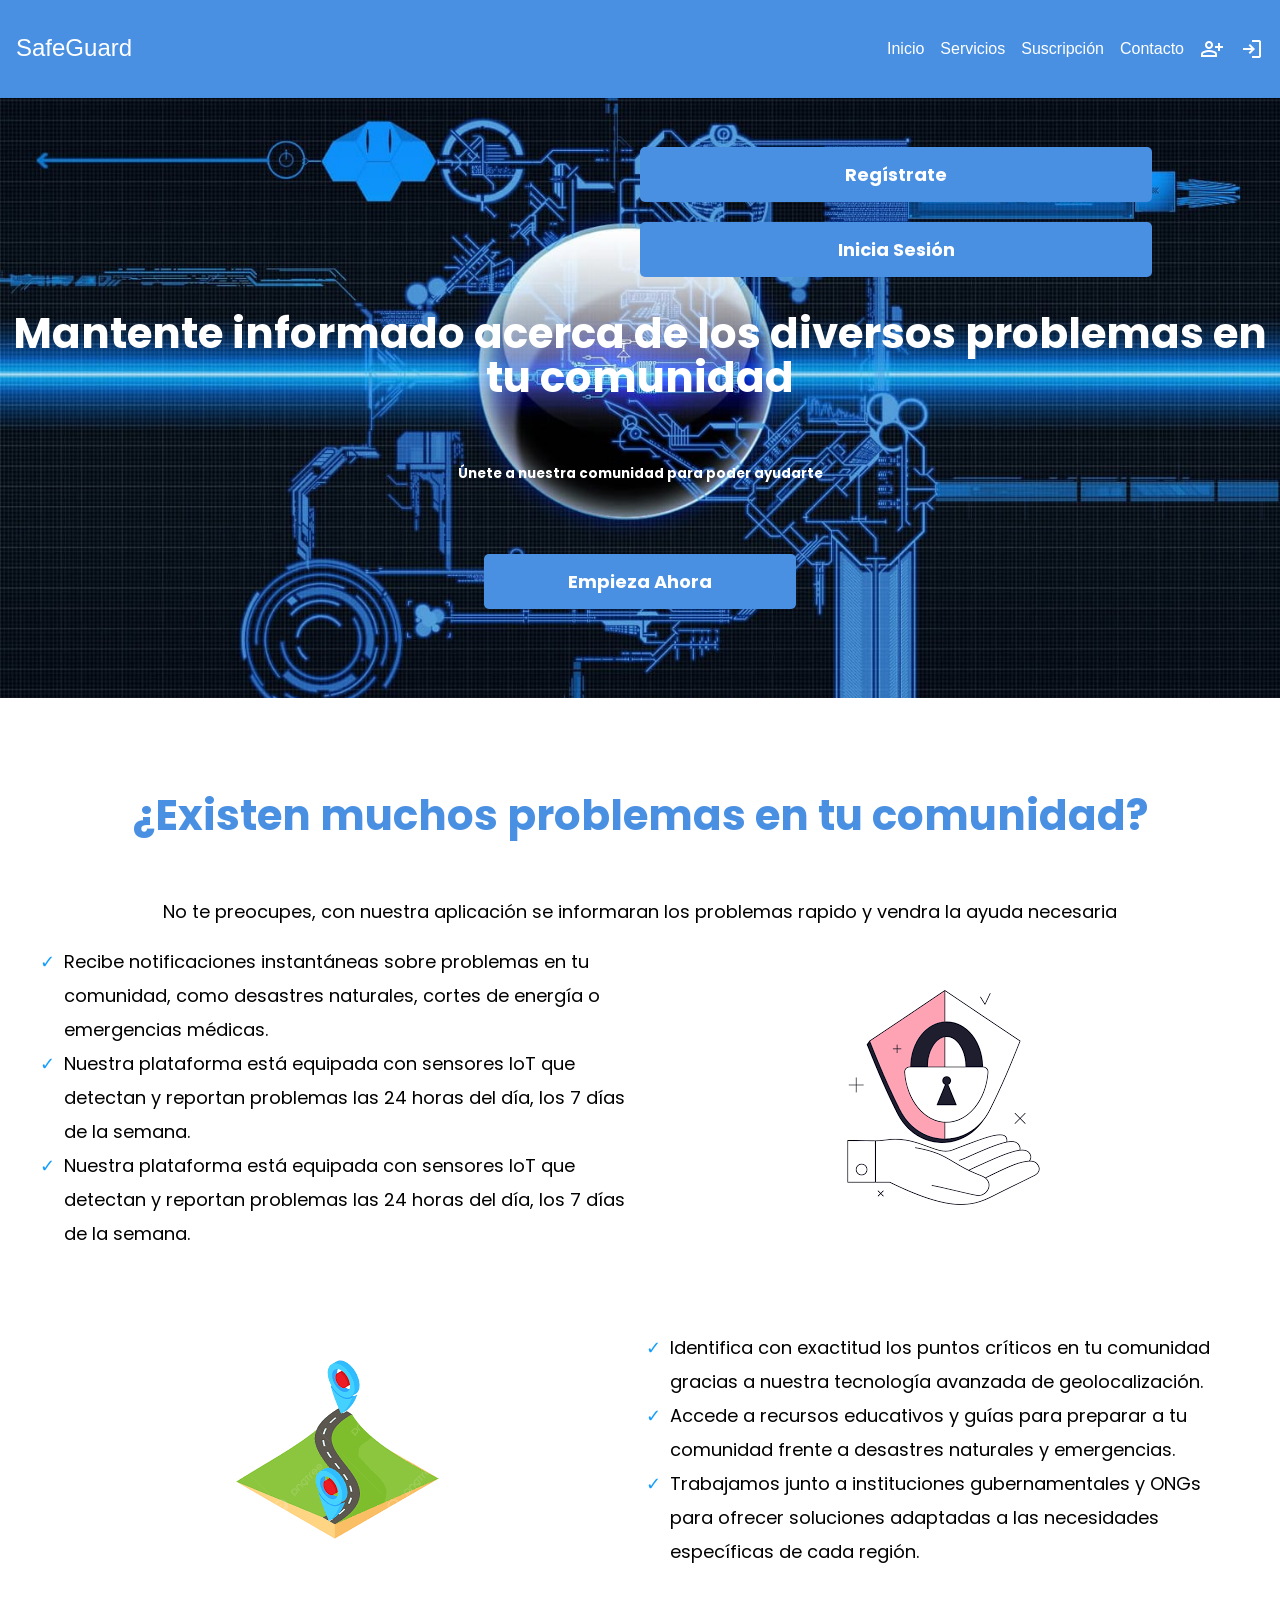
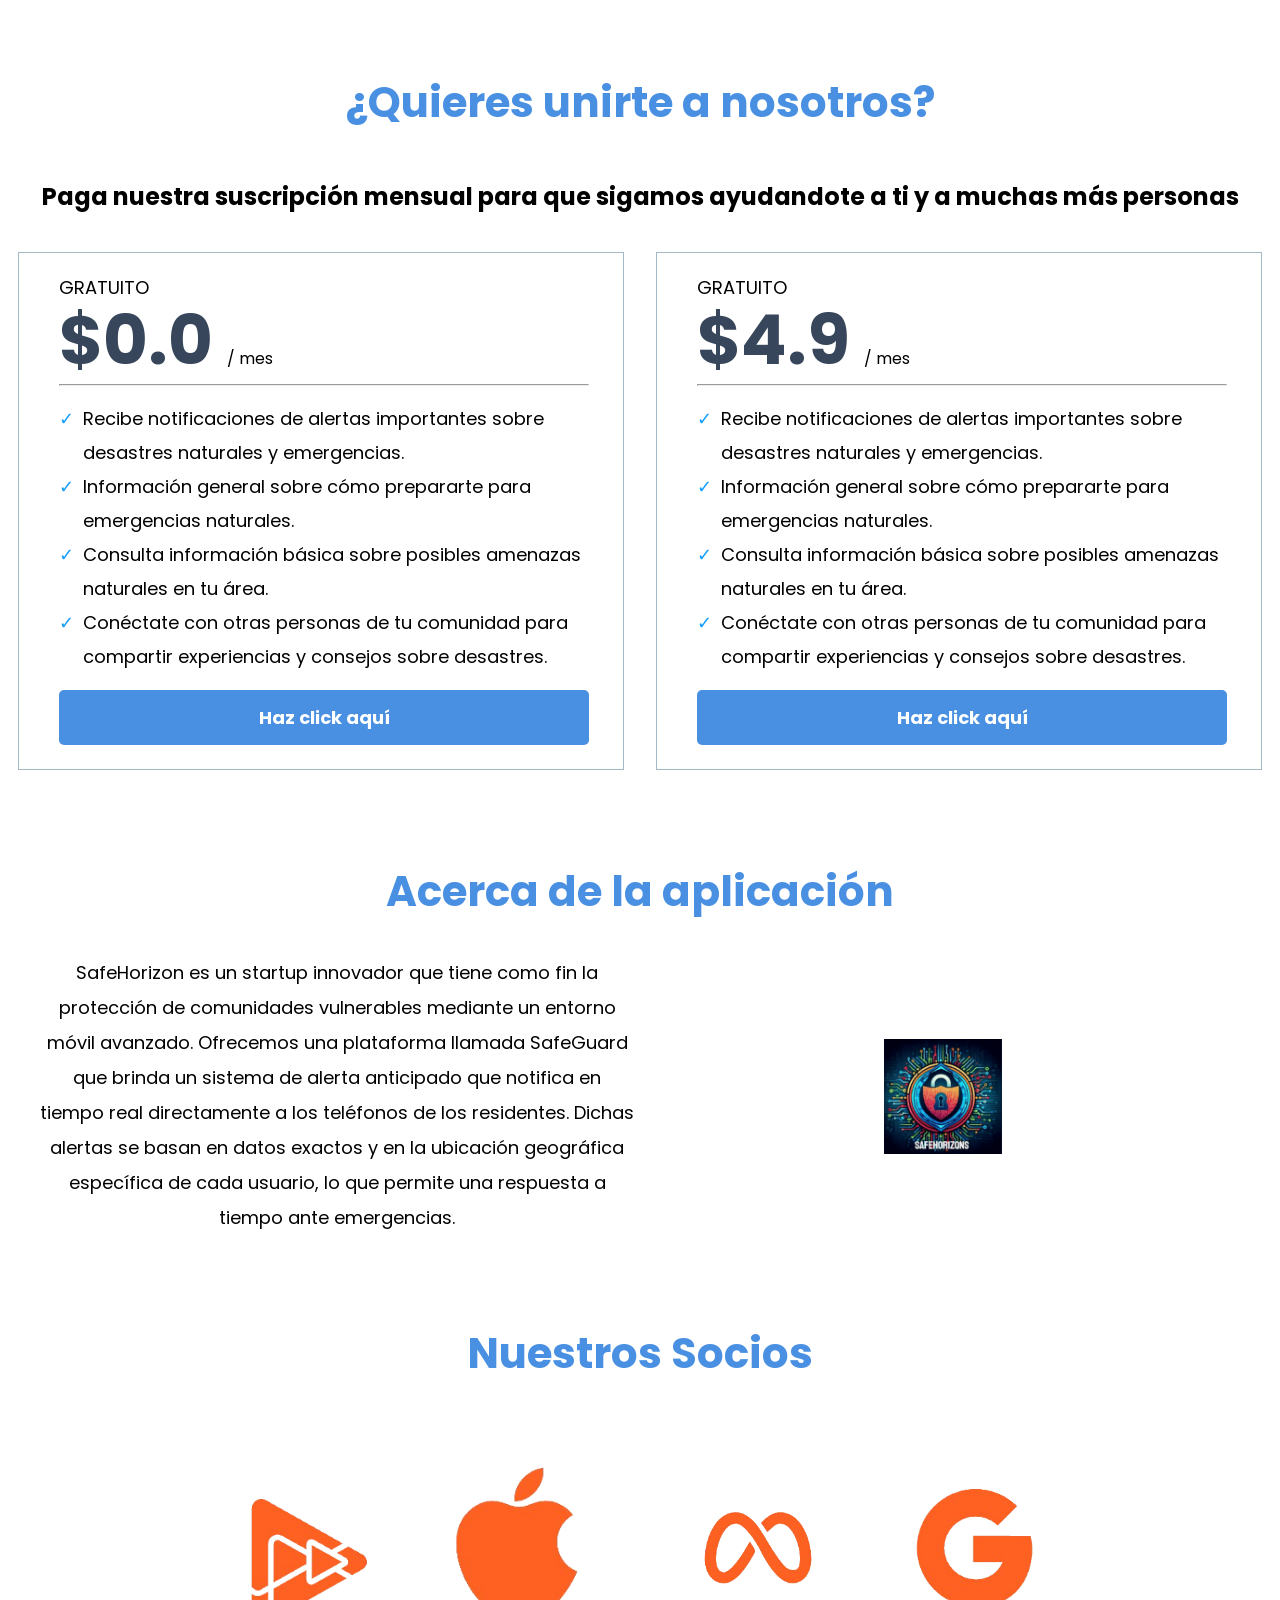
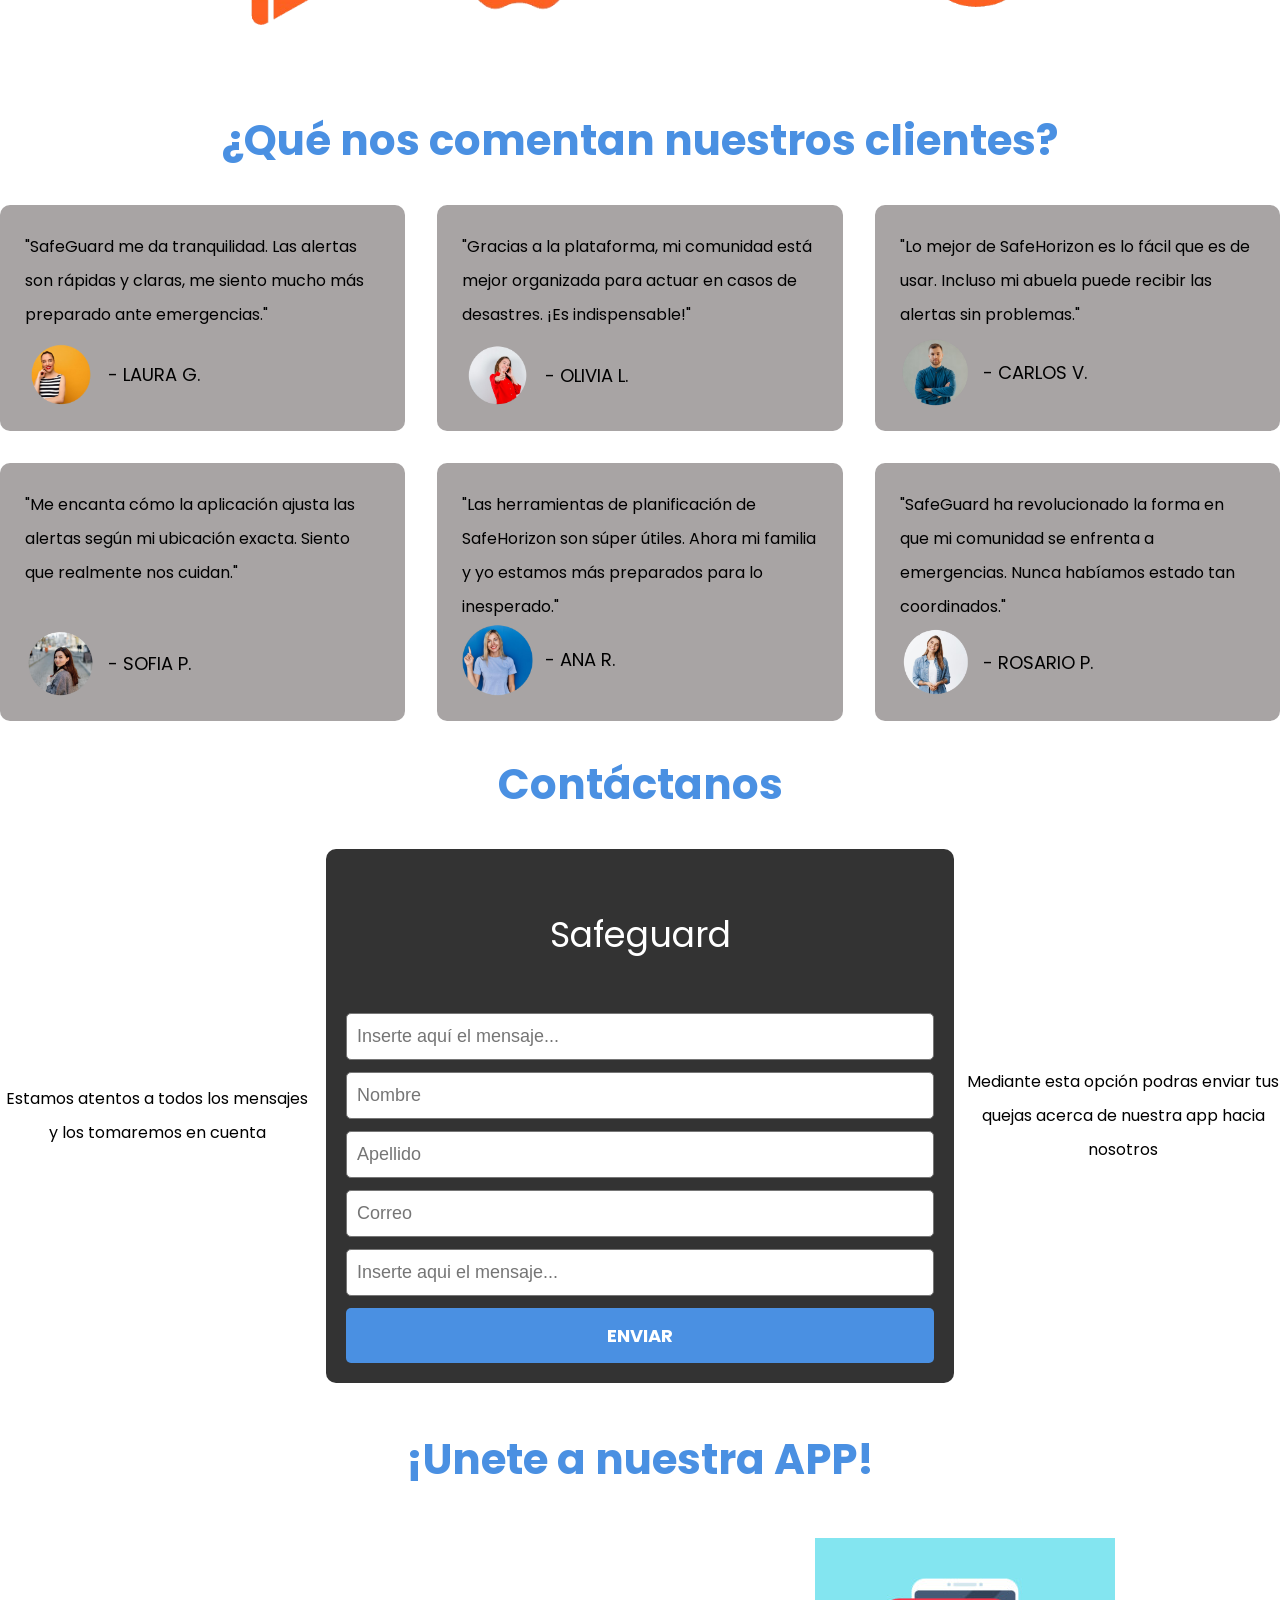
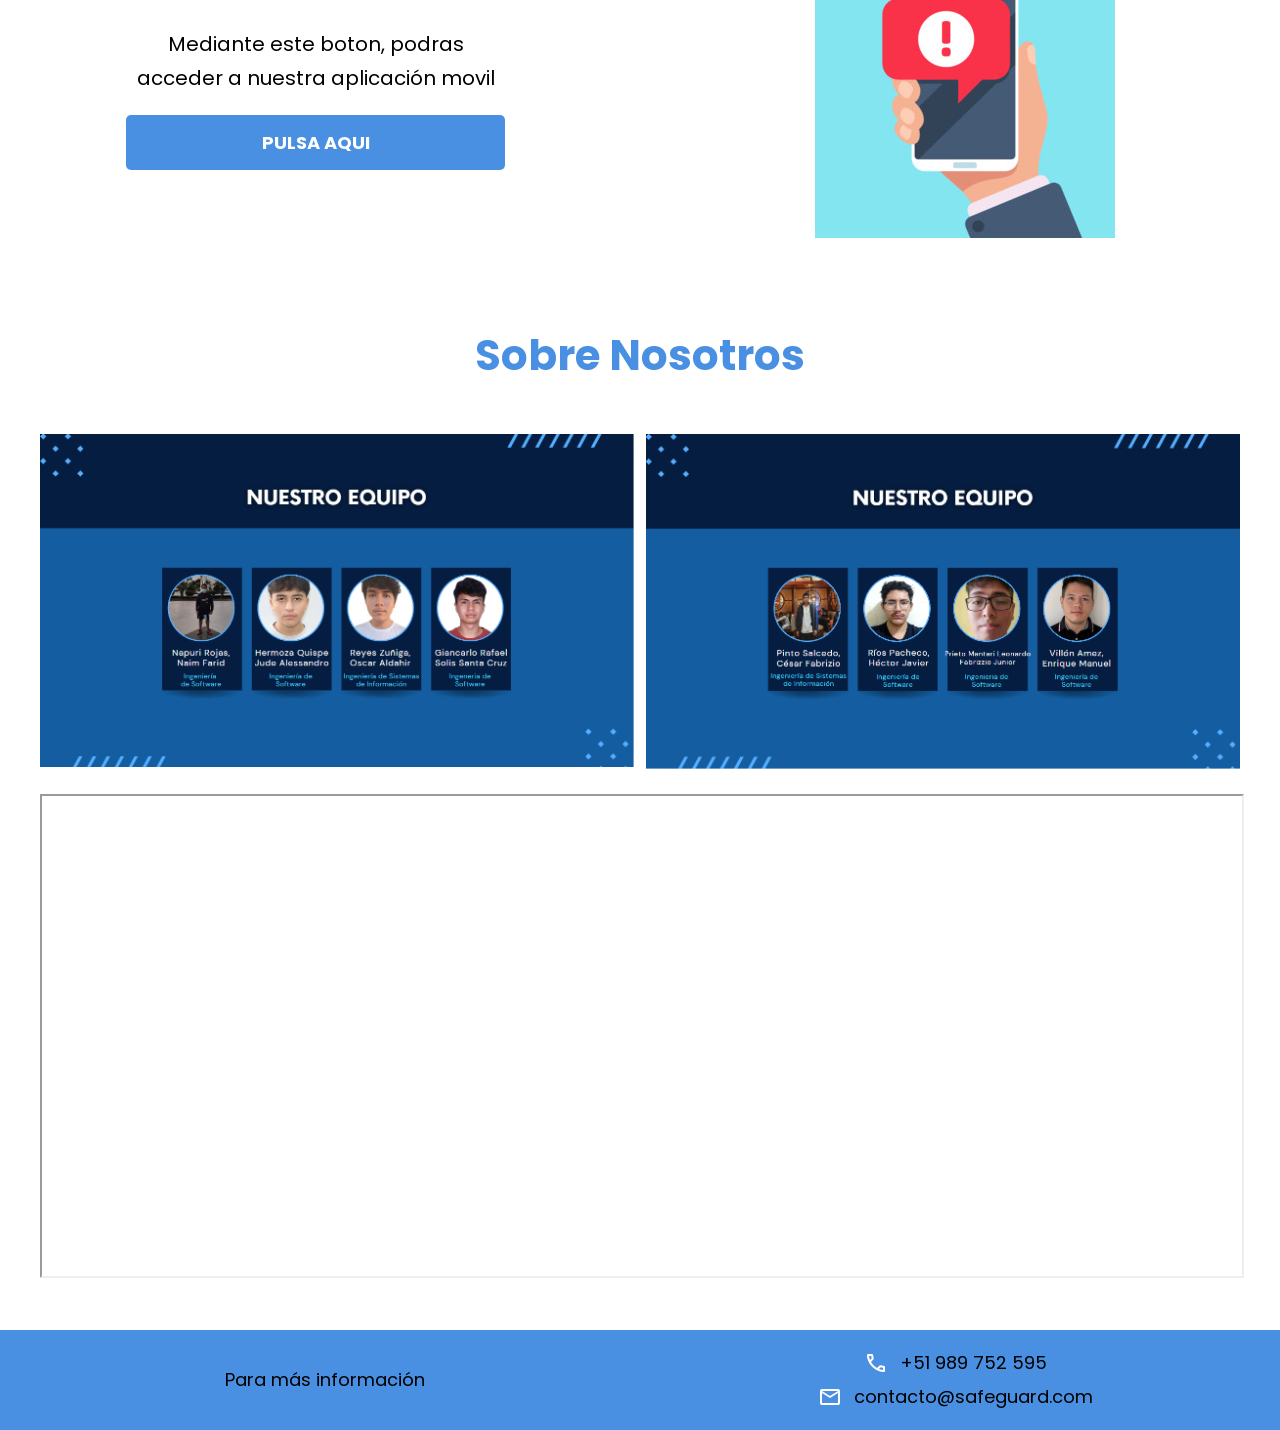
==== commit 1ca8f829: "index.html" ====
--- a/index.html
+++ b/index.html
@@ -109,7 +109,7 @@
       <section class="suscription__section" id="suscription">
         <h4 class="title">¿Quieres unirte a nosotros?</h4>
         <h2 class="text-center">
-          Paga nuestra suscripción mensual para que sigamos ayudante a ti y a
+          Paga nuestra suscripción mensual para que sigamos ayudandote a ti y a
           muchas más personas
         </h5>
         <div class="container-suscriptions">
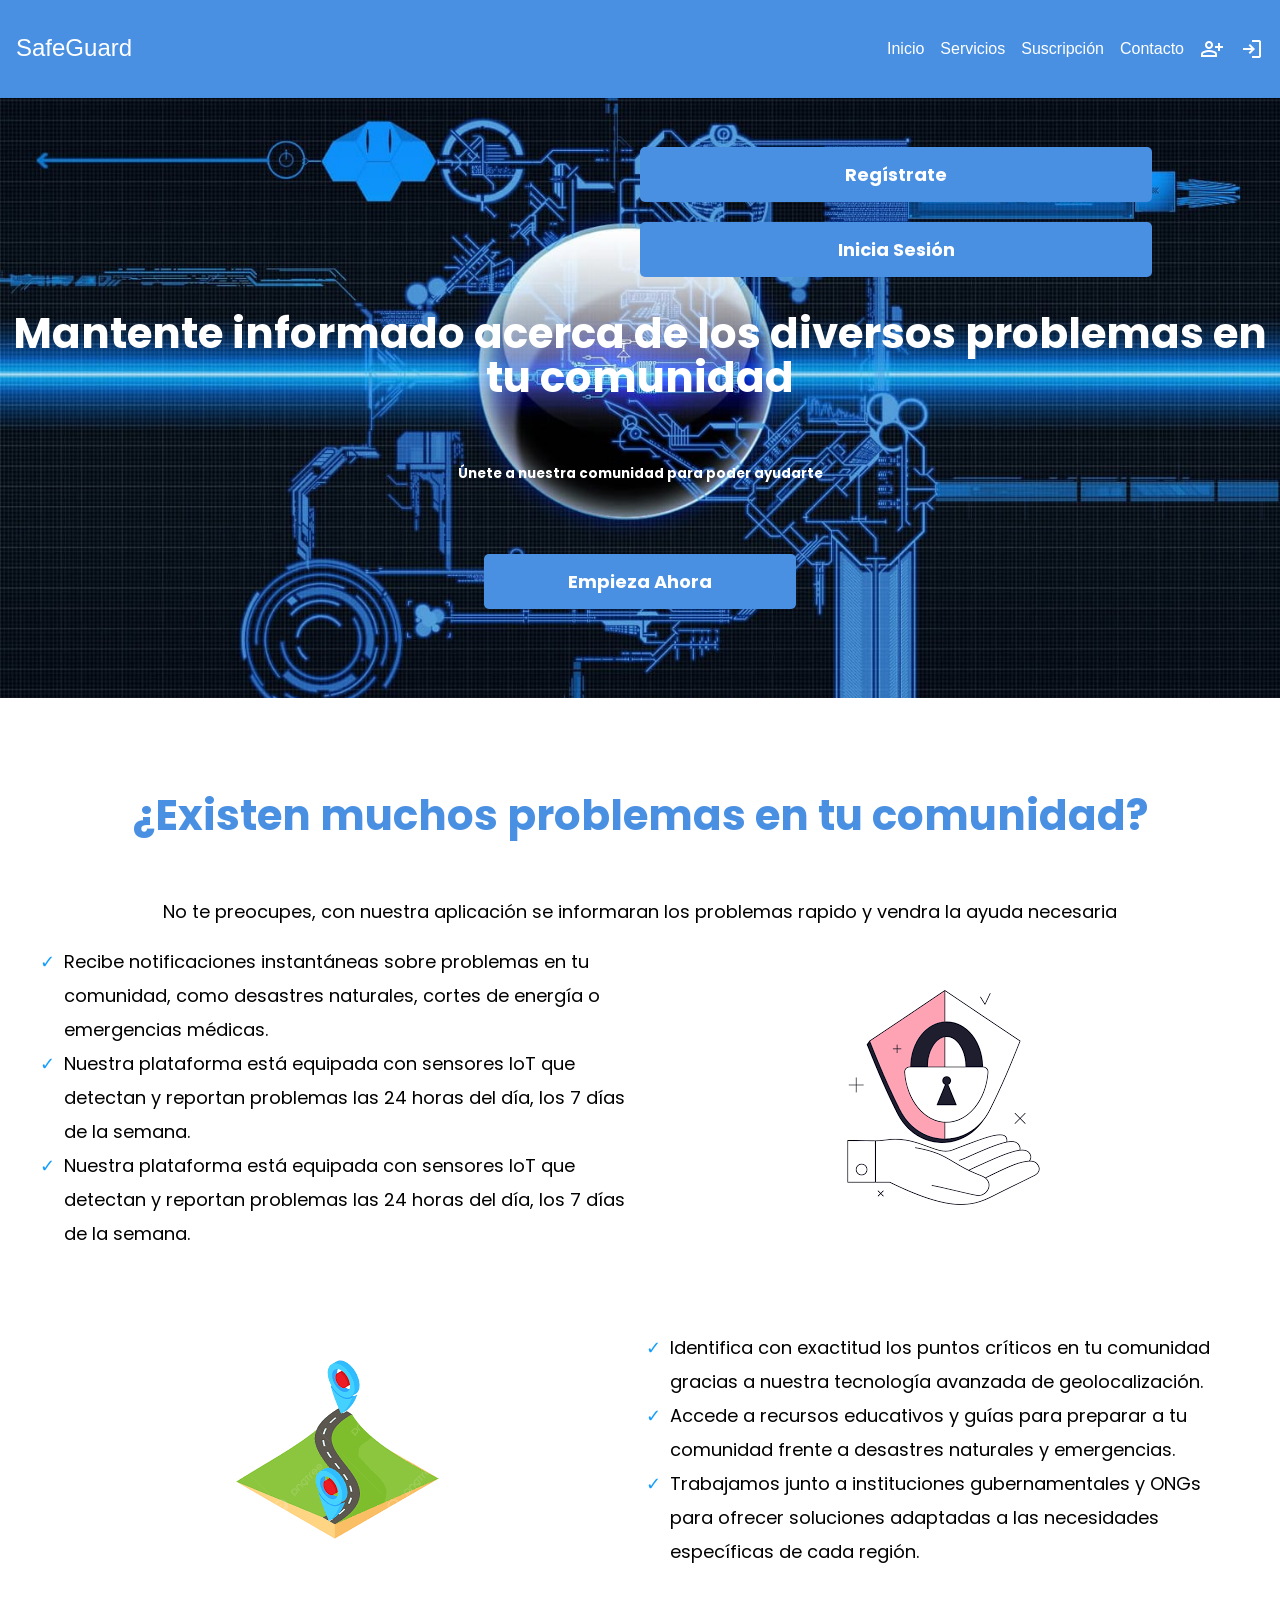
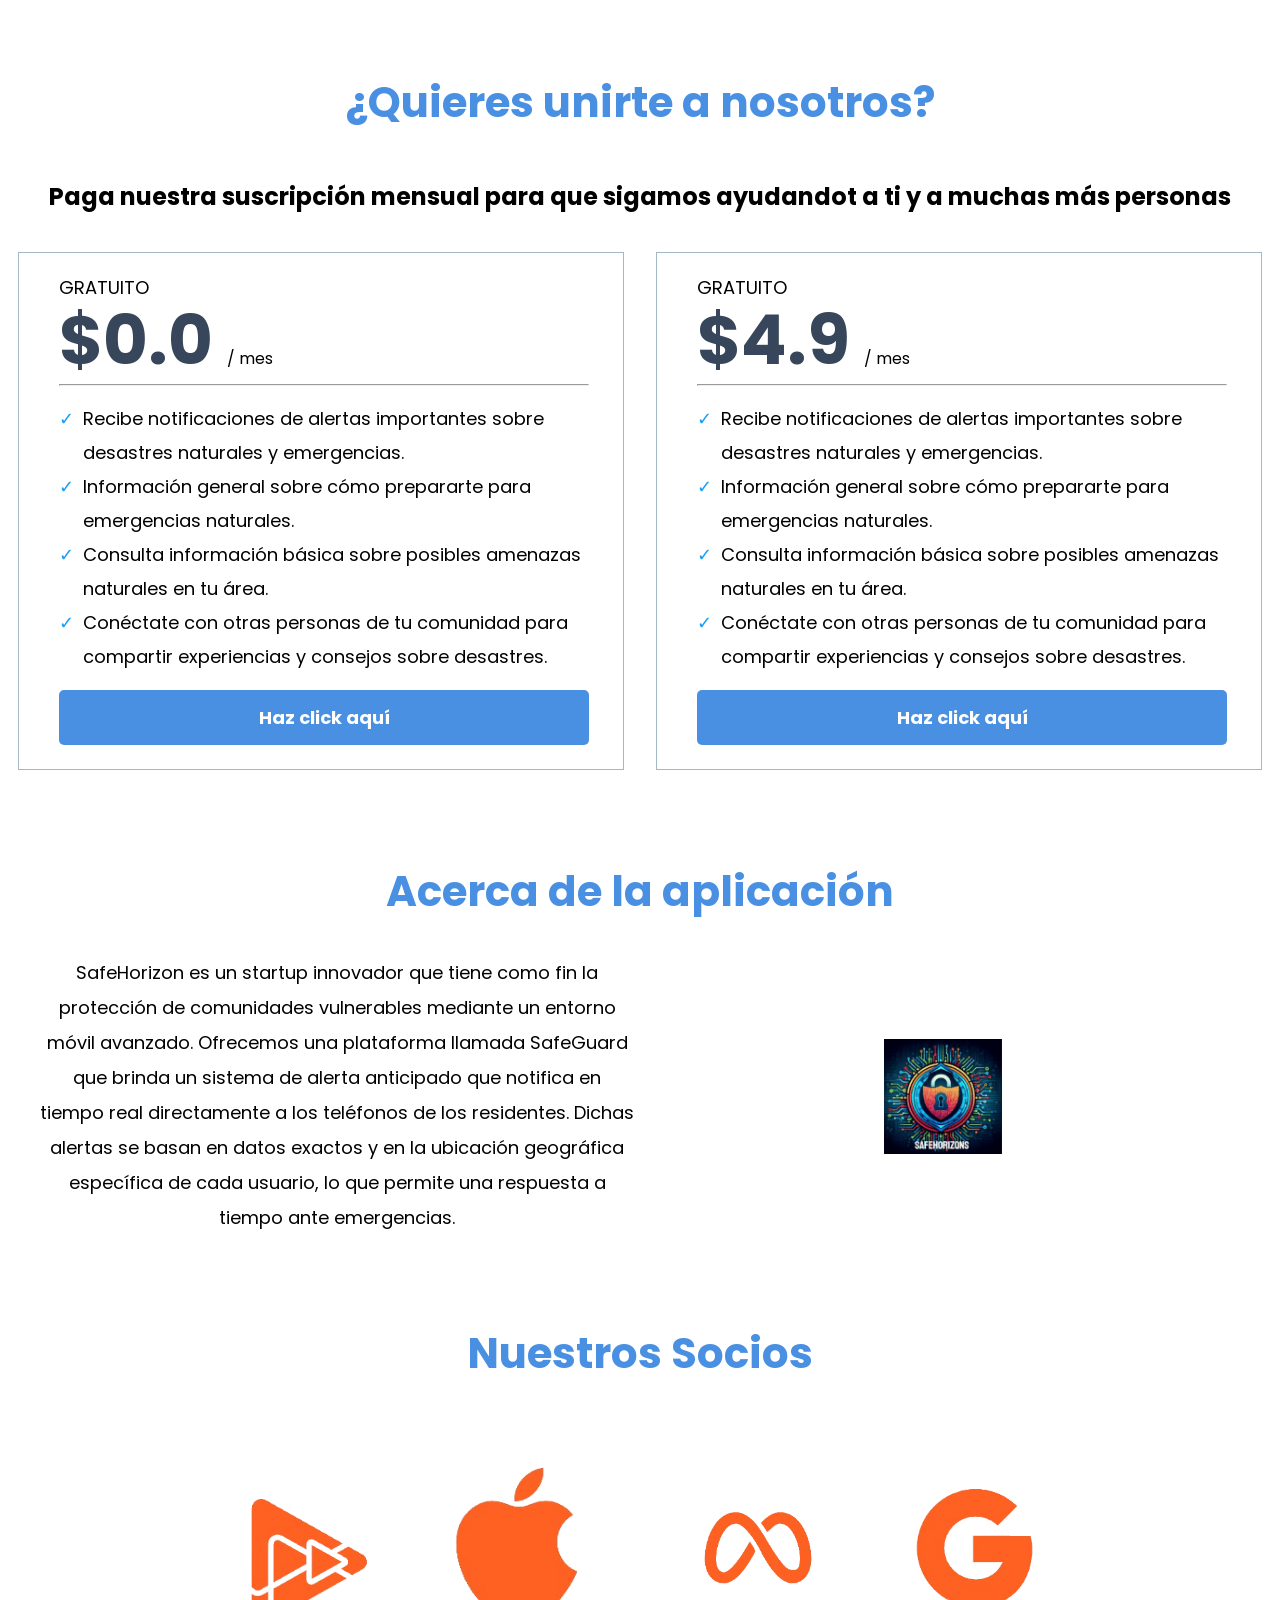
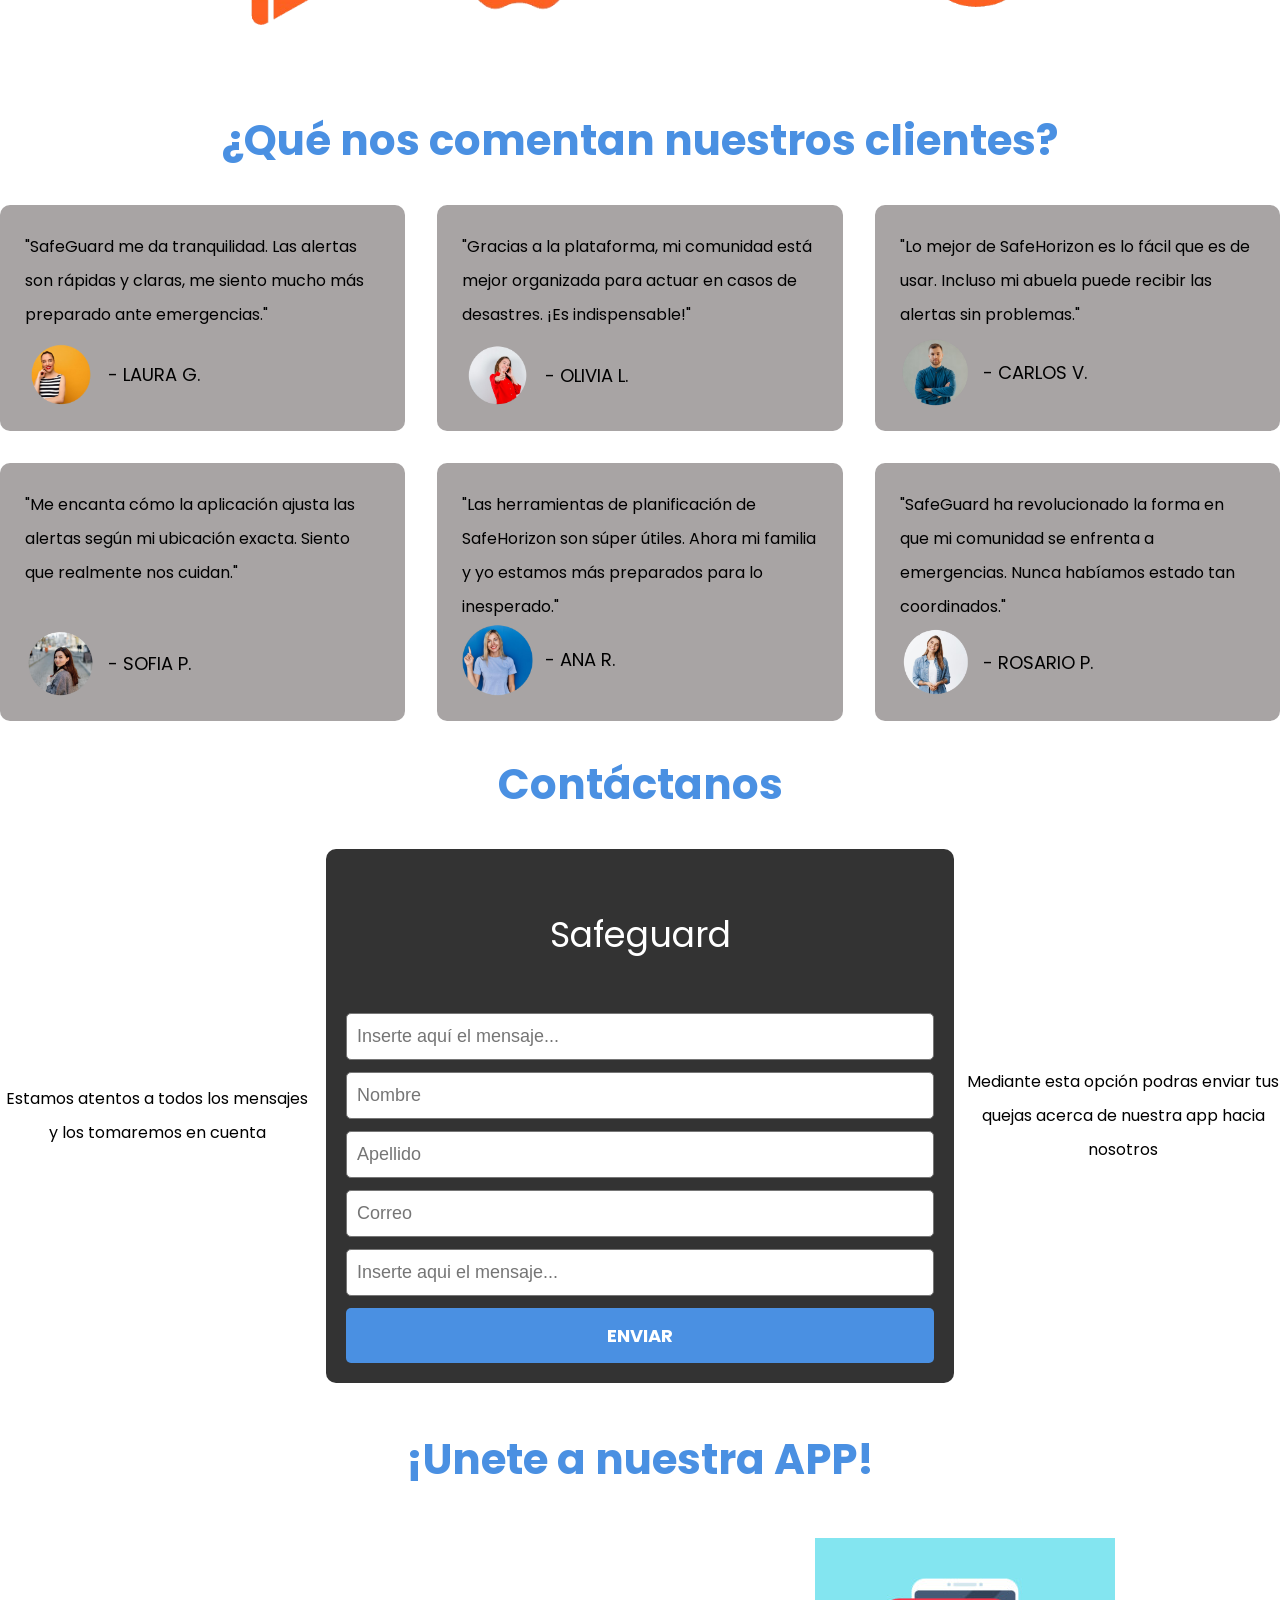
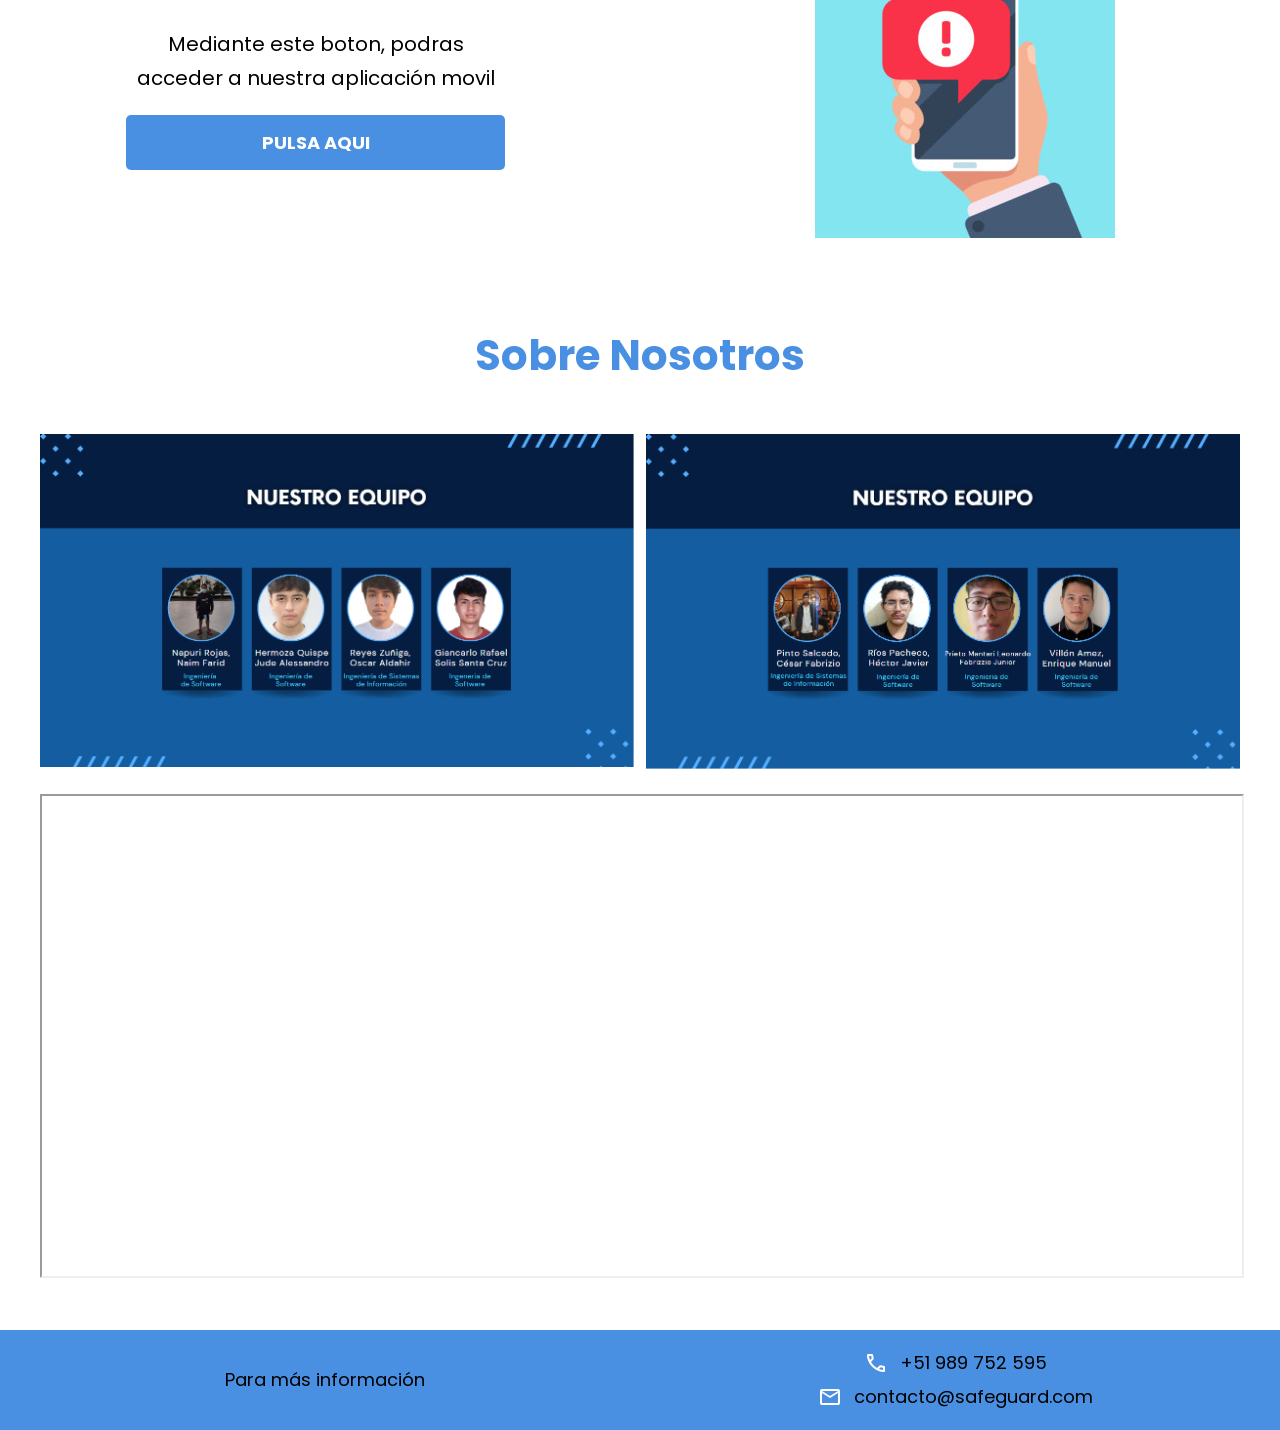
==== commit 5c12c4a4: "Update index.html" ====
--- a/index.html
+++ b/index.html
@@ -109,7 +109,7 @@
       <section class="suscription__section" id="suscription">
         <h4 class="title">¿Quieres unirte a nosotros?</h4>
         <h2 class="text-center">
-          Paga nuestra suscripción mensual para que sigamos ayudandote a ti y a
+          Paga nuestra suscripción mensual para que sigamos ayudandot a ti y a
           muchas más personas
         </h5>
         <div class="container-suscriptions">
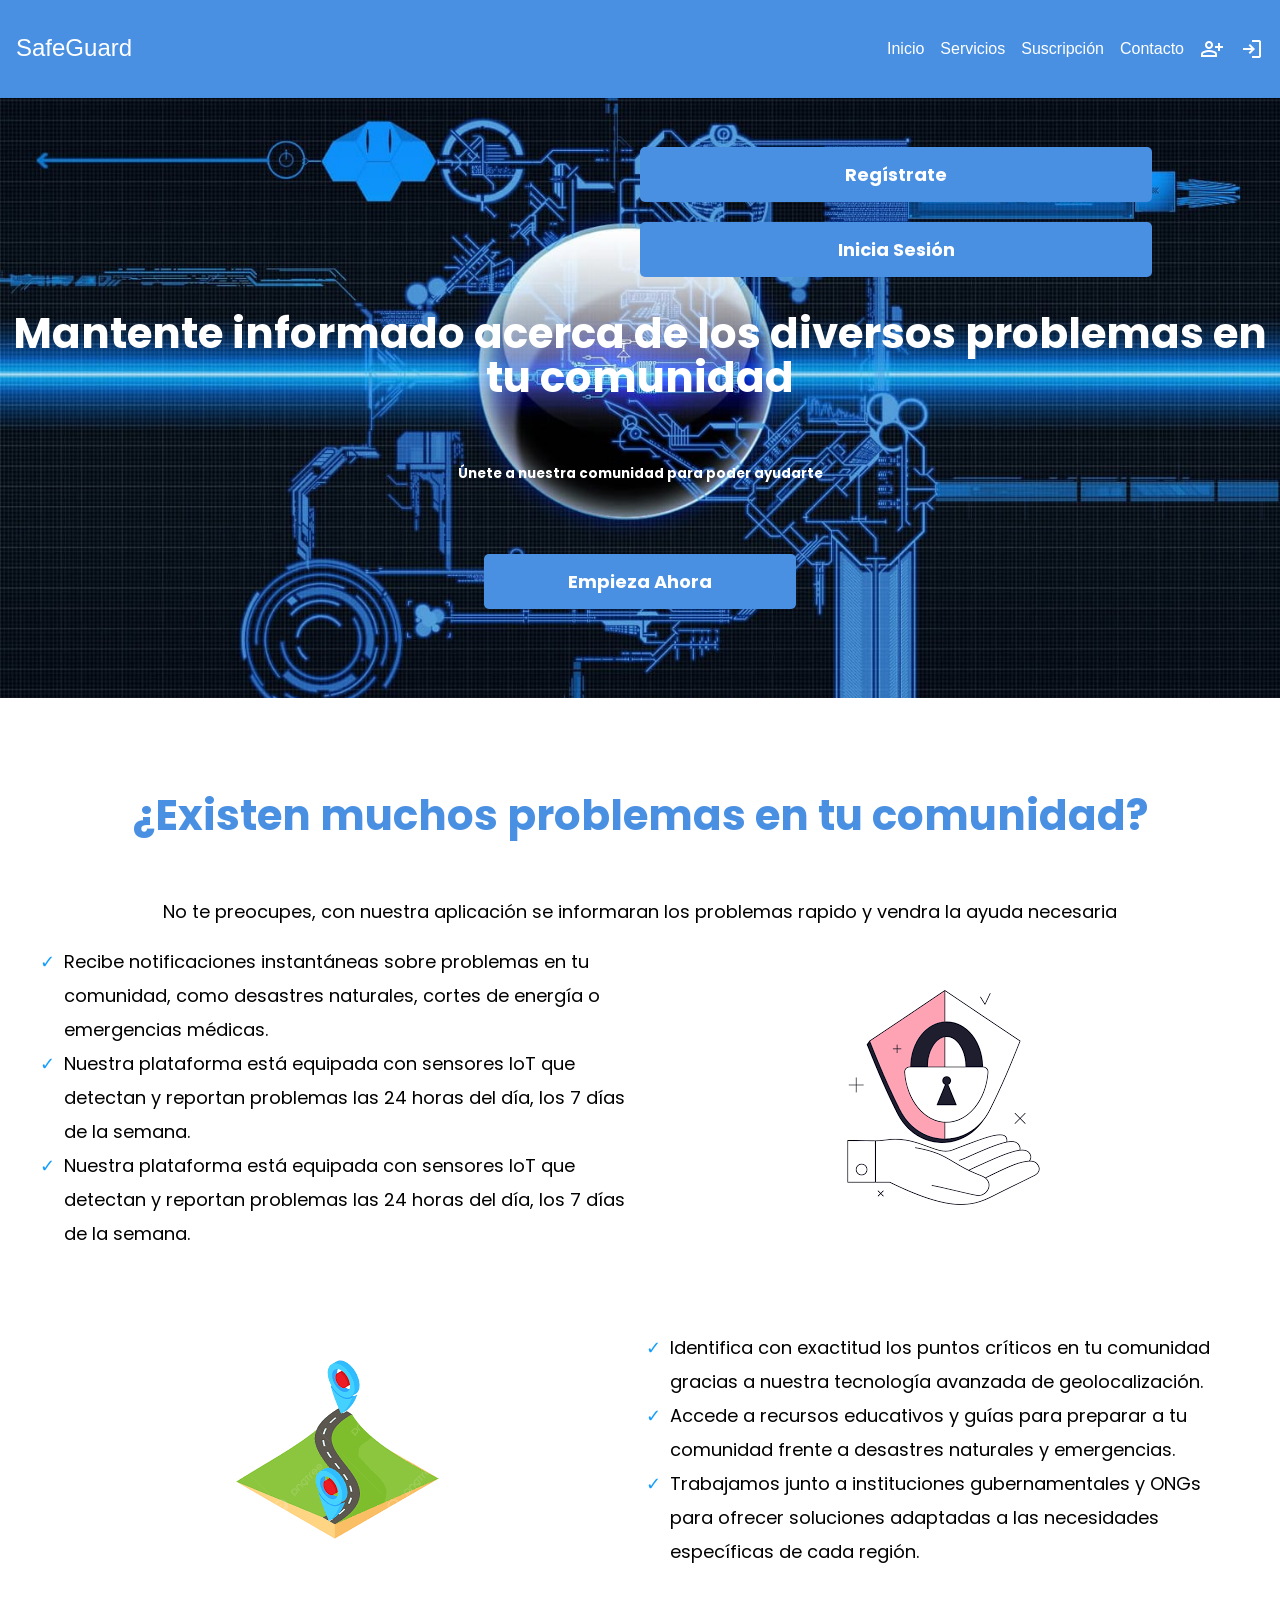
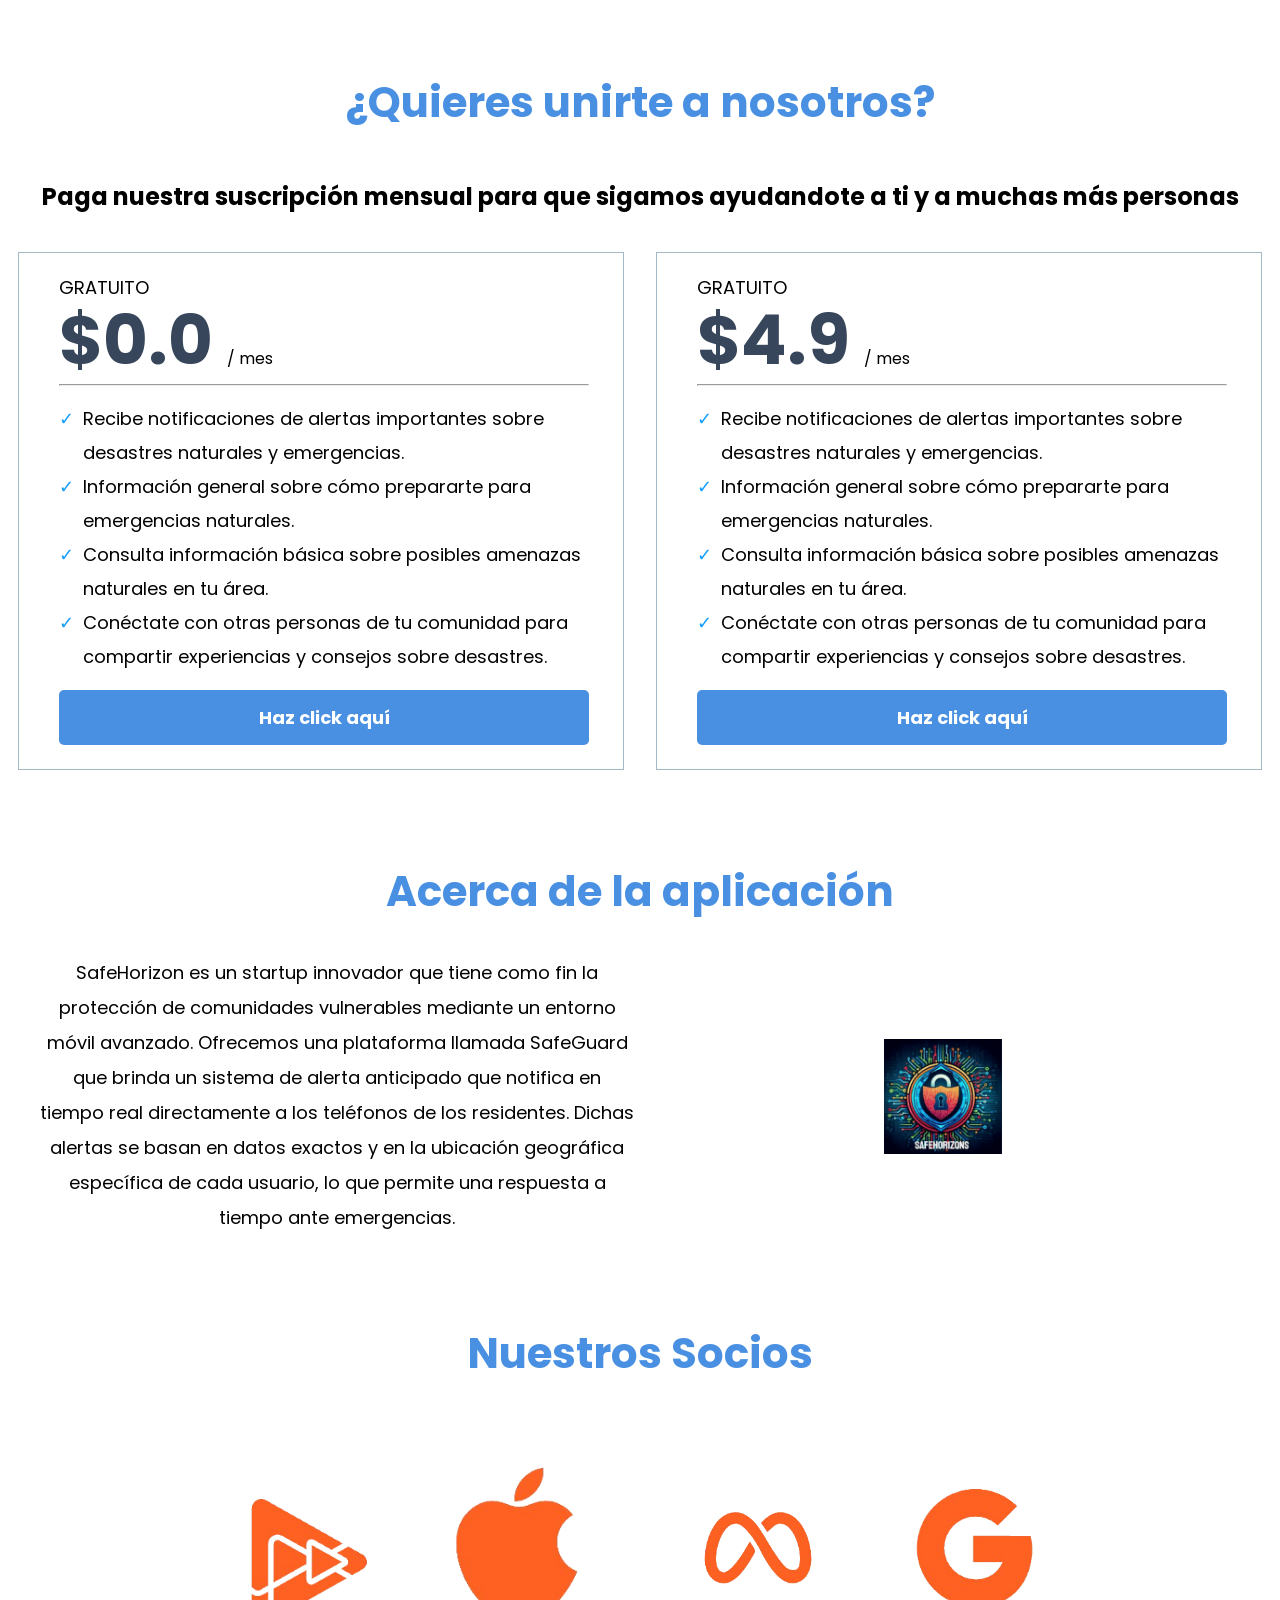
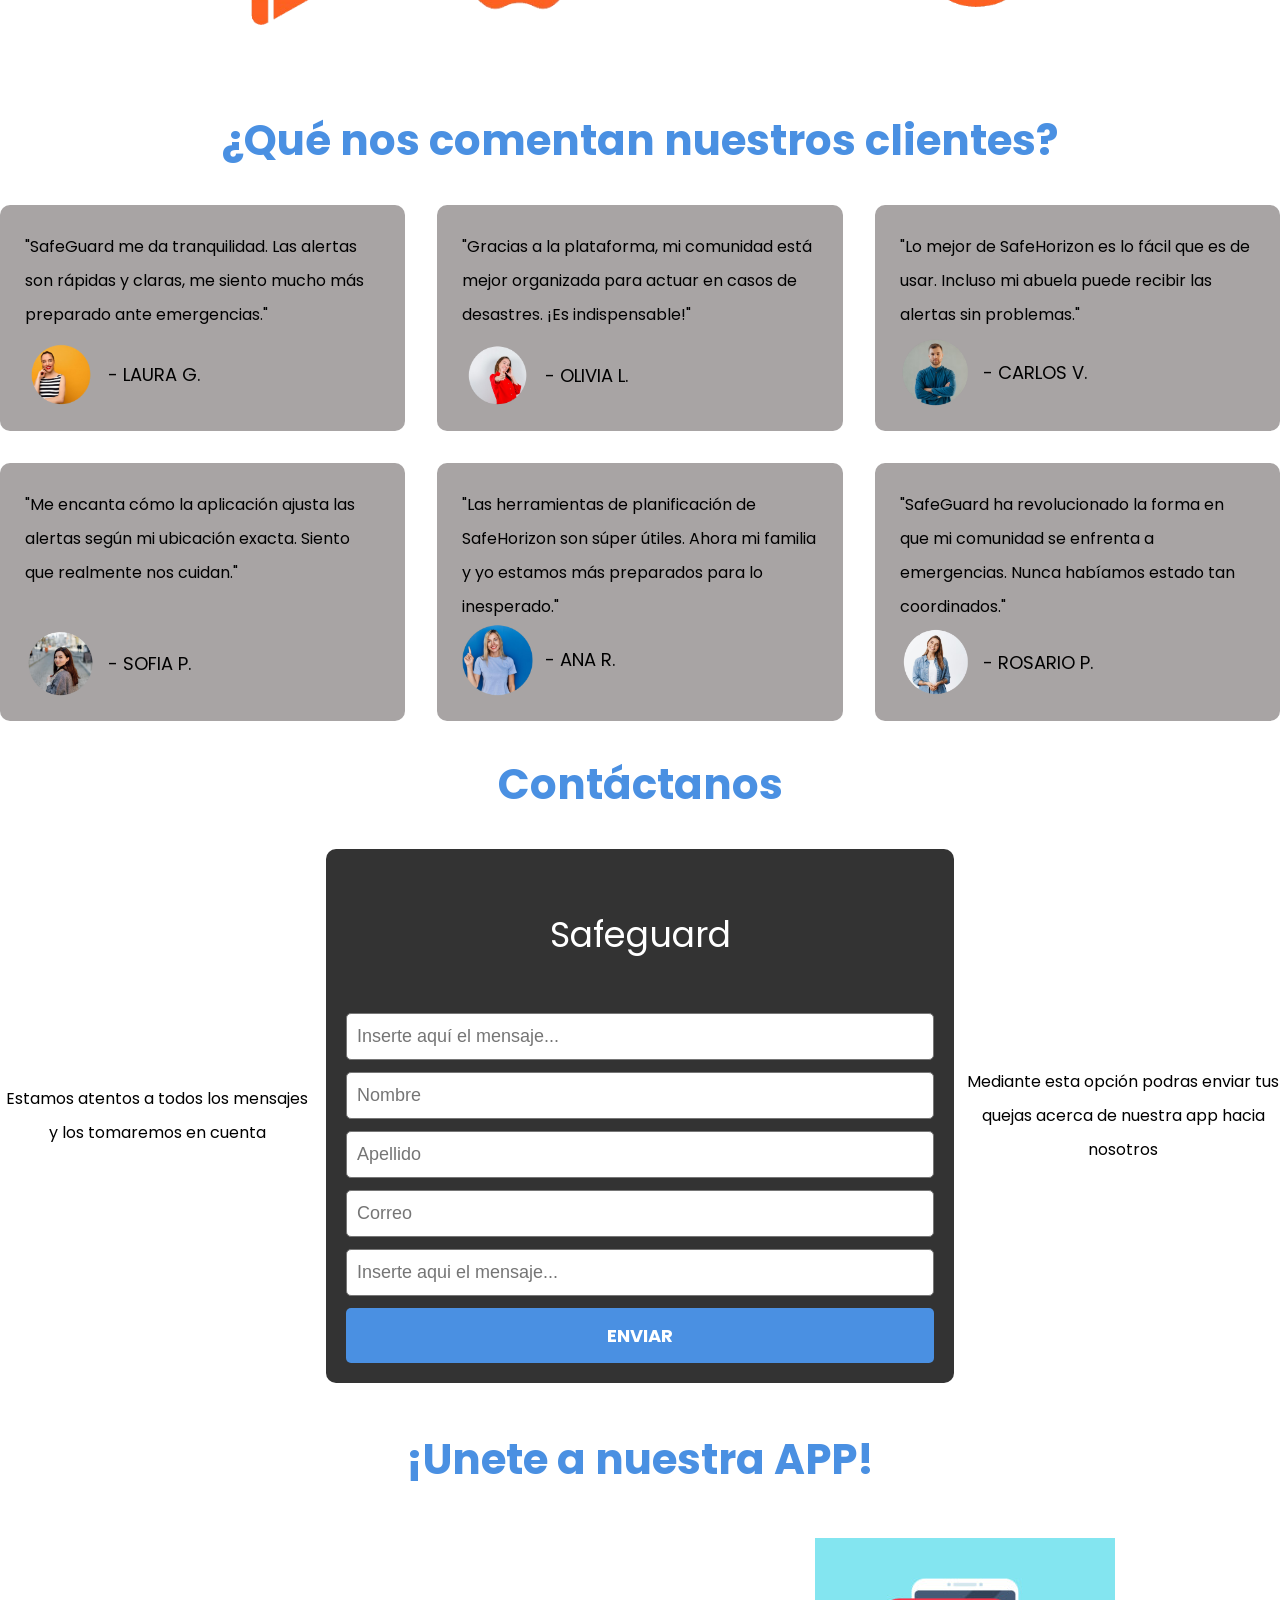
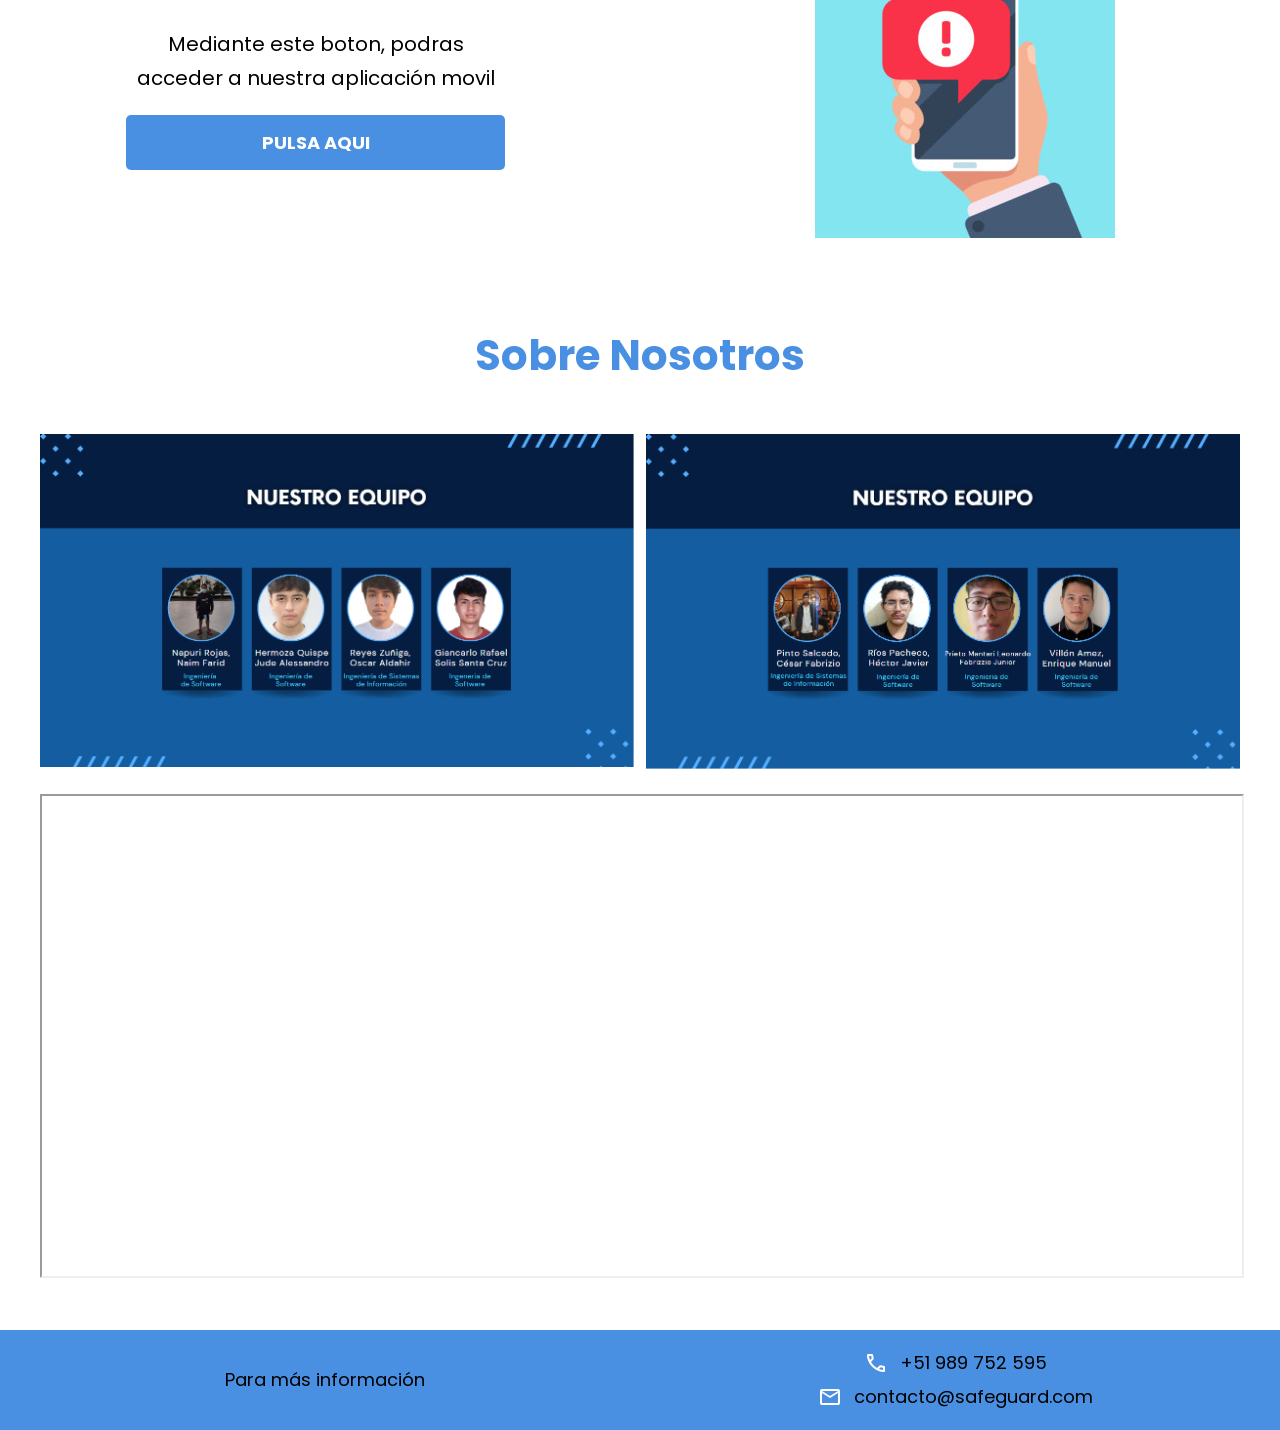
==== commit b5d1dfca: "Update index.html" ====
--- a/index.html
+++ b/index.html
@@ -109,7 +109,7 @@
       <section class="suscription__section" id="suscription">
         <h4 class="title">¿Quieres unirte a nosotros?</h4>
         <h2 class="text-center">
-          Paga nuestra suscripción mensual para que sigamos ayudandot a ti y a
+          Paga nuestra suscripción mensual para que sigamos ayudandote a ti y a
           muchas más personas
         </h5>
         <div class="container-suscriptions">
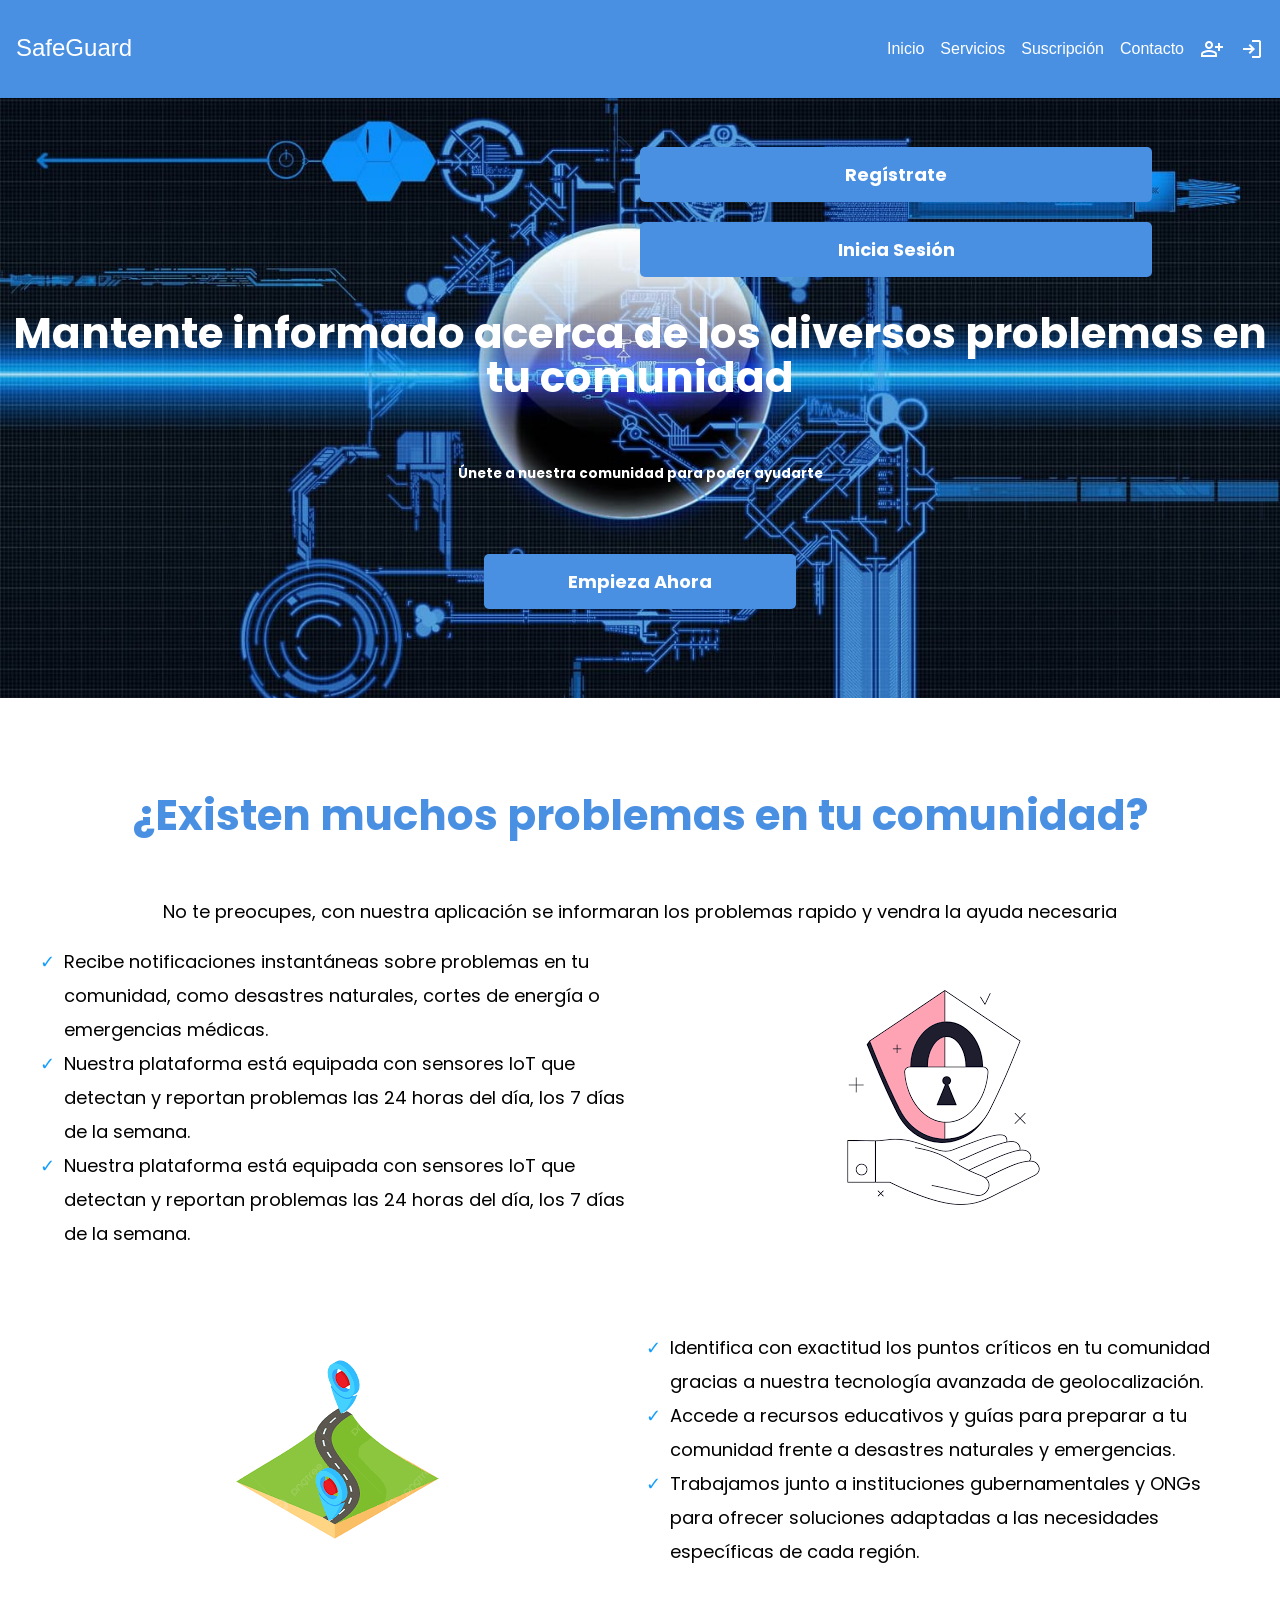
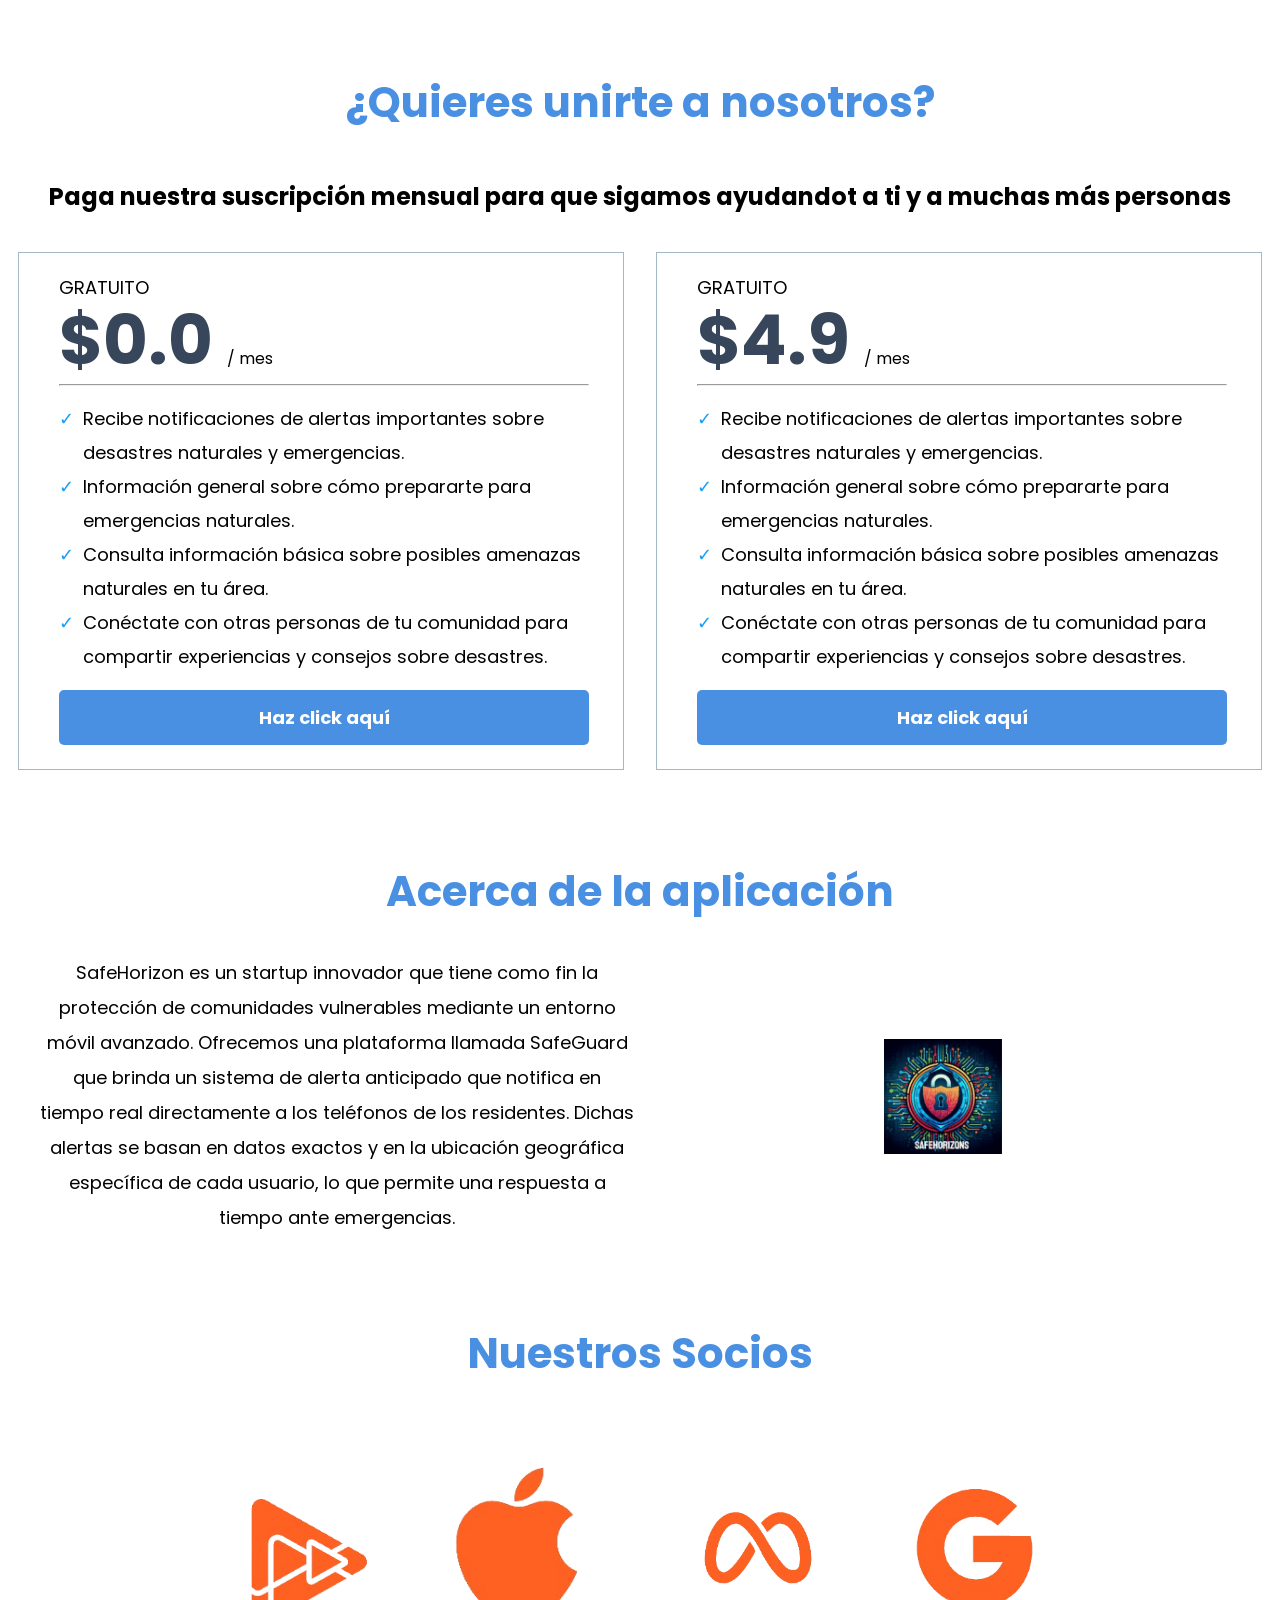
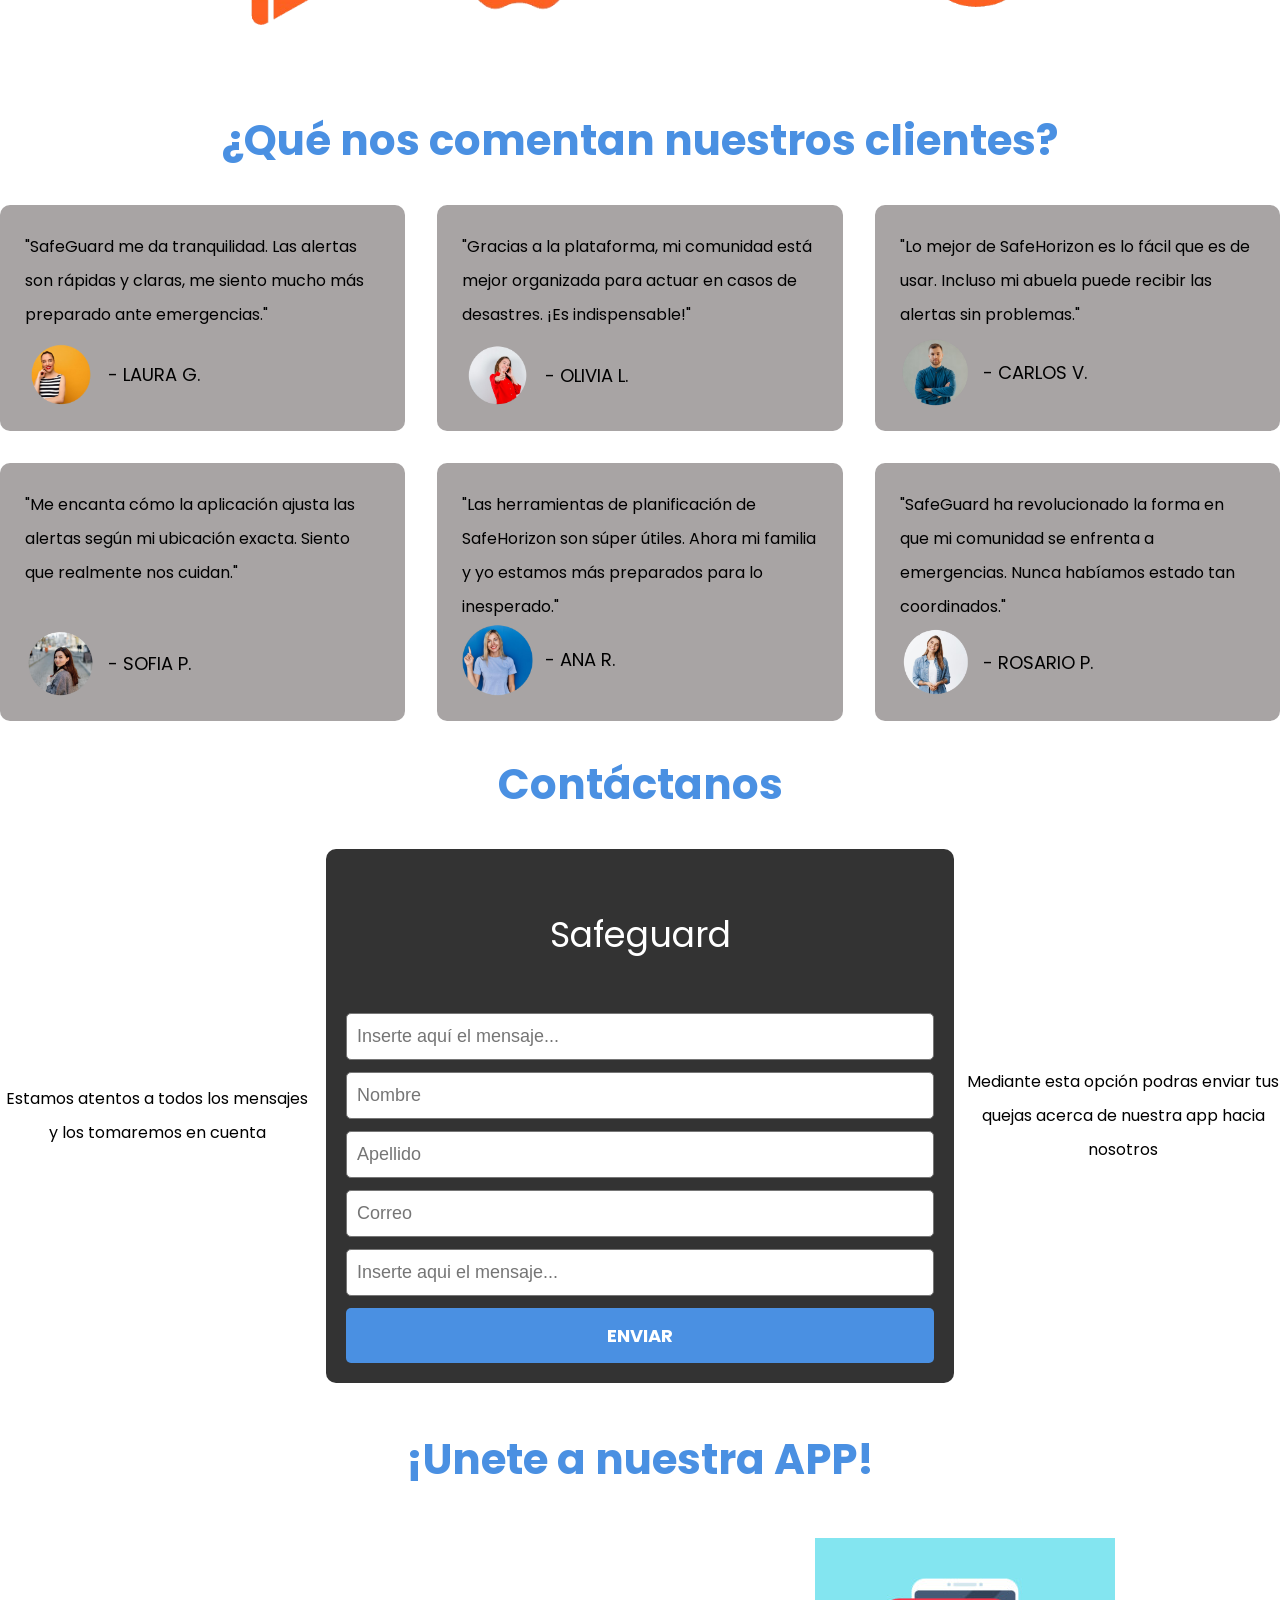
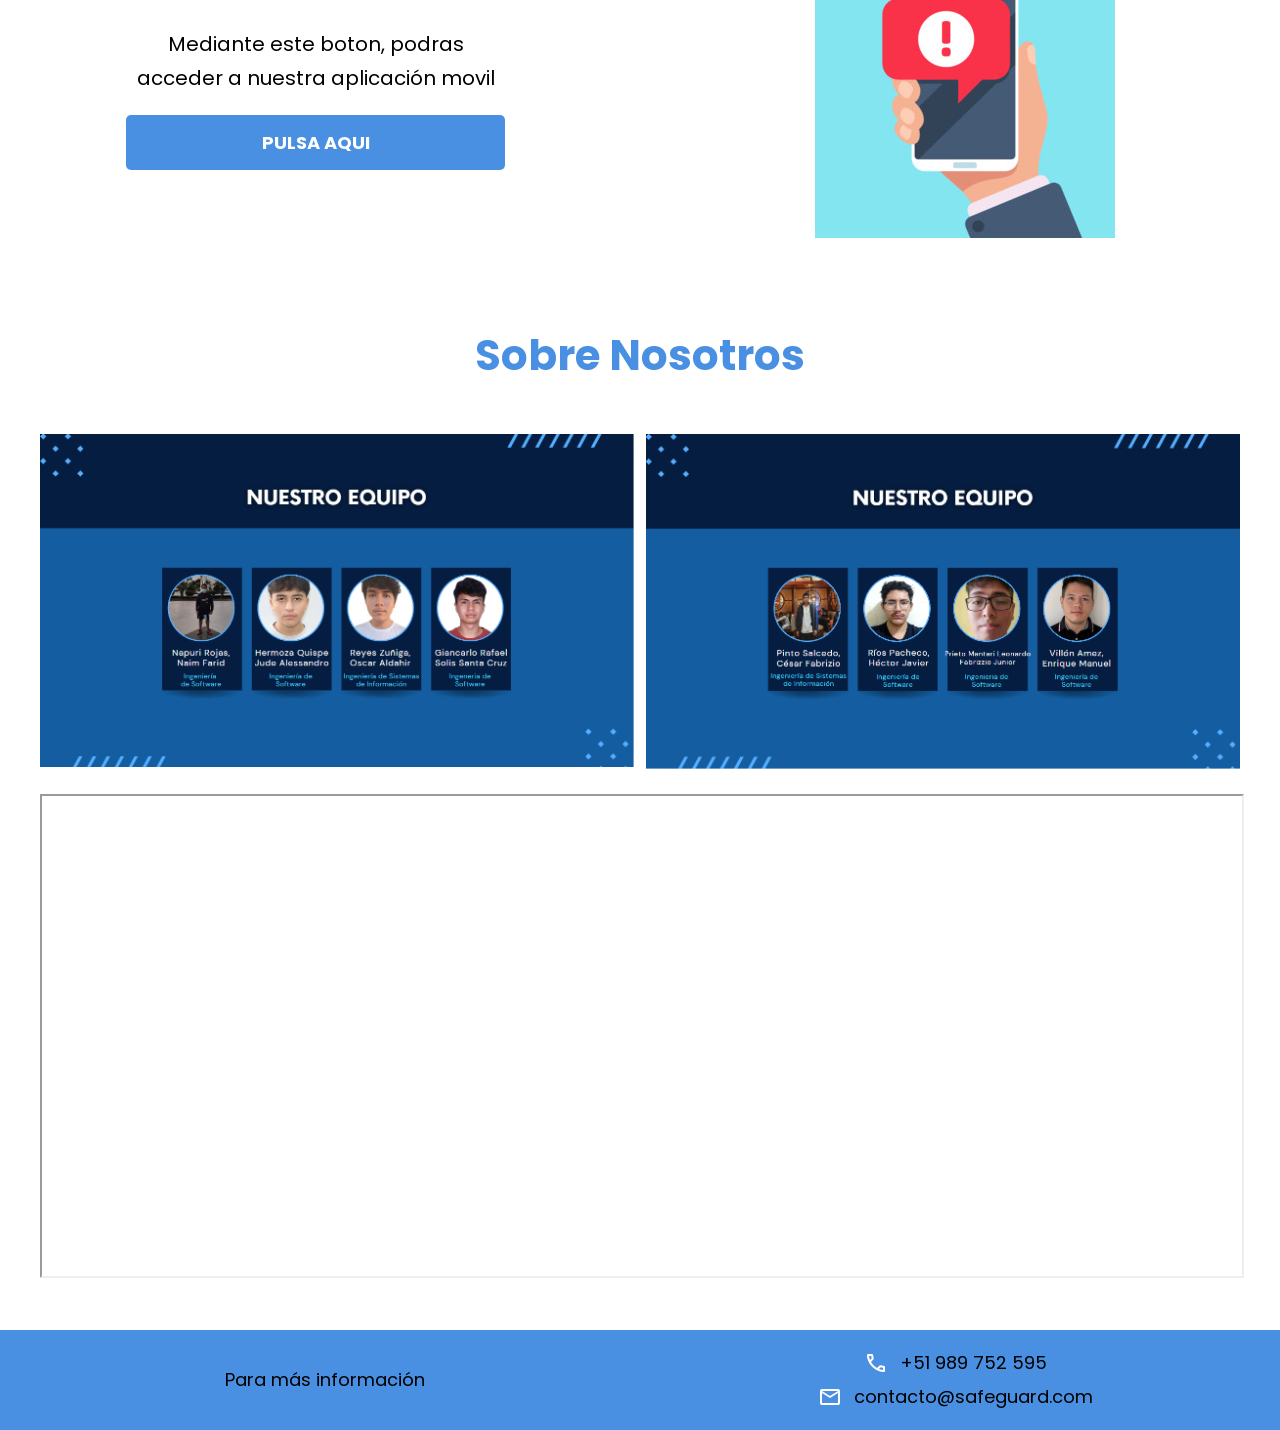
==== commit 8c912914: "Update index.html" ====
--- a/index.html
+++ b/index.html
@@ -109,7 +109,7 @@
       <section class="suscription__section" id="suscription">
         <h4 class="title">¿Quieres unirte a nosotros?</h4>
         <h2 class="text-center">
-          Paga nuestra suscripción mensual para que sigamos ayudandote a ti y a
+          Paga nuestra suscripción mensual para que sigamos ayudandot a ti y a
           muchas más personas
         </h5>
         <div class="container-suscriptions">
